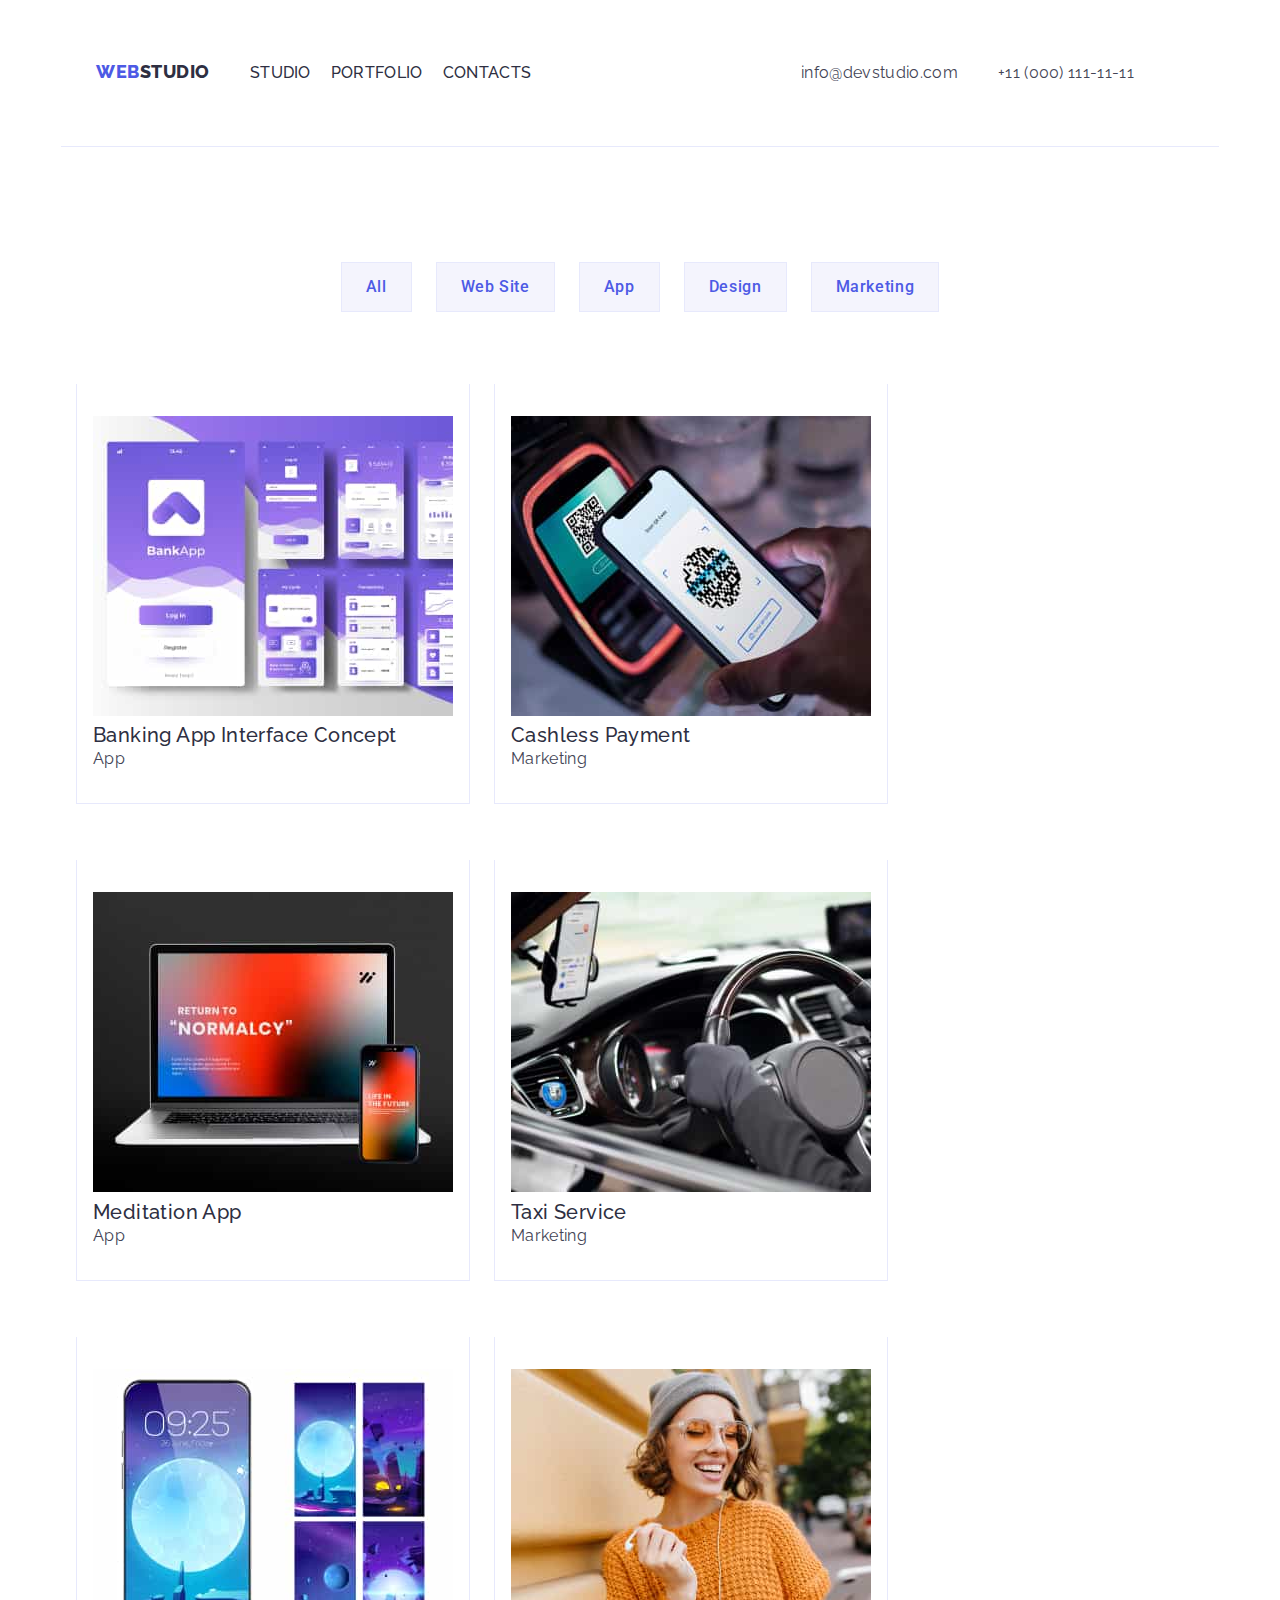
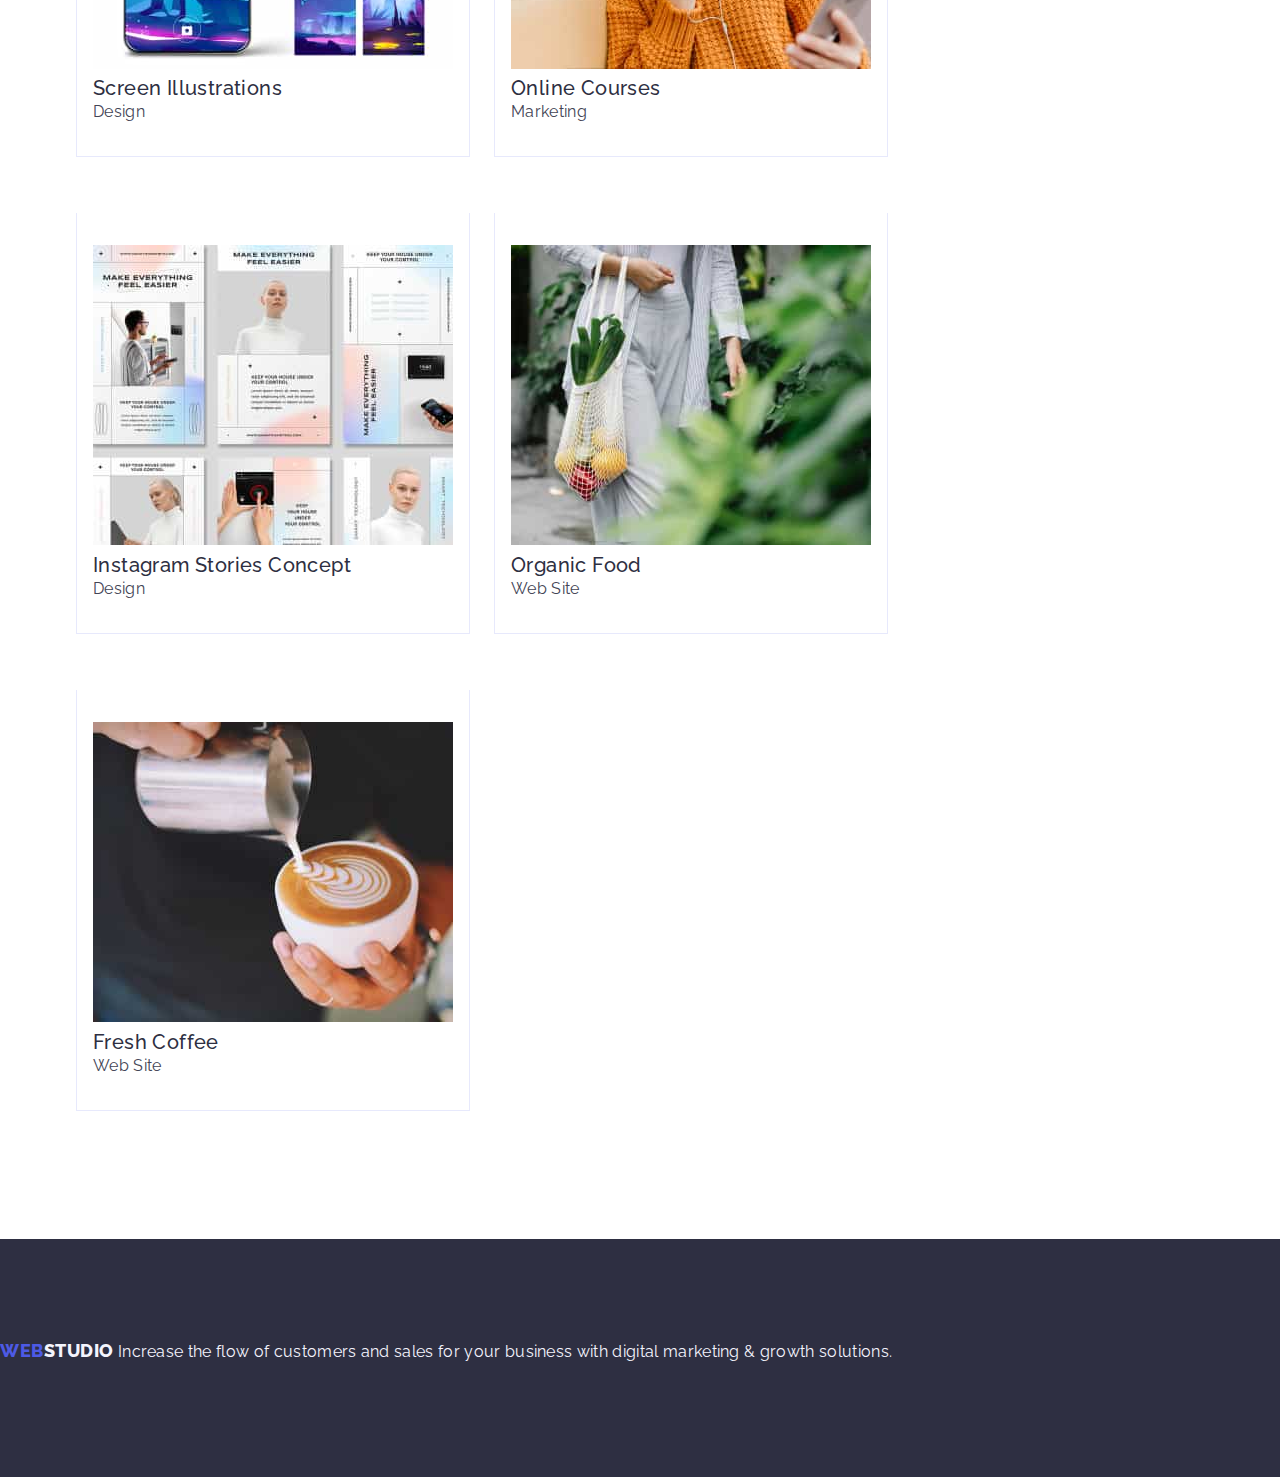
==== portfolio.html @ af339904 "Update portfolio.ktml" ====
<!DOCTYPE html>
<html lang="en">
<head>
    <meta charset="UTF-8">
    <meta name="viewport" content="width=device-width, initial-scale=1.0">
    
    <title>CSS</title>
    <link rel="preconnect" href="https://fonts.googleapis.com">
    <link rel="preconnect" href="https://fonts.gstatic.com" crossorigin>
    <link href="https://fonts.googleapis.com/css2?family=Raleway:wght@800&family=Roboto:wght@400;500;700;900&display=swap"
        rel="stylesheet"
        />
    <link href="https://cdn.jsdelivr.net/npm/modern-normalize@2.0.0/modern-normalize.min.css" rel="stylesheet">
    <link rel="stylesheet" href="./css/styles.css" />
    <!-- <link href="./css/modern-normalize.css" rel="stylesheet"> -->
    
</head>
<body>
    <header class="header-main-class">
        <div class="container nav-all-container">
            <nav class="nav logo-box">
                
                    <a class="logo link" href="./index.html">Web<span class="studio-highlight">Studio</span>
                    </a>
                
                <ul class="list">
                    <div class="menu-nav-box">
                        <li class="menu"><a class="link" href="./index.html">Studio</a></li>
                        <li class="menu"><a class="link" href="./portfolio.html">Portfolio</a></li>
                        <li class="menu"><a class="link" href="">Contacts</a></li>
                    </div>
                </ul>
            </nav>
            <address class="address">
                <ul class="list menu-address-box">
                    
                        <li class="contact"><a class="link" href="mailto:info@devstudio.com">info@devstudio.com</a></li>
                        <li class="contact"><a class="link" href="tel:+110001111111">+11 (000) 111-11-11</a></li>
                    
                </ul>
            </address>
        </div>  
    </header>
    
    <main>
        <section class="buttons-main list">
            <div class="container">
                <h1 class="visually-hidden">Fusce posuere ligula</h1>
                <ul class="list list-buttons">
                    <li><button class=buttons type="button">All</button></li>
                    <li><button class=buttons type="button">Web Site</button></li>
                    <li><button class=buttons type="button">App</button></li>
                    <li><button class=buttons type="button">Design</button></li>
                    <li><button class=buttons type="button">Marketing</button></li>
                </ul>

                <ul class="list buttons-link">
                    <li>
                        <a class="image link image-link">
                            <div class="name-cat-app-box">
                                <img src="./images/img_9.jpg" alt="bank app" width="360" height="300">
                                <h2 class="header-list">Banking App Interface Concept</h2>
                                <p class="paragraph">App</p>
                            </div>
                        </a>
                    </li>
                    <li>
                        <a class="image link image-link">
                            <div class="name-cat-app-box">
                                <img src="./images/img_10.jpg" alt="cashless payment mobilephone" width="360" height="300">
                                <h2 class="header-list">Cashless Payment</h2>
                                <p class="paragraph">Marketing</p>
                            </div>
                        </a>
                    </li>
                    <li>
                        <a class="image link image-link">
                            <div class="name-cat-app-box">
                                <img src="./images/img_11.jpg" alt="laptop" width="360" height="300">
                                <h2 class="header-list">Meditation App</h2>
                                <p class="paragraph">App</p>
                            </div>
                        </a>
                    </li>
                    <li>
                        <a class="image link image-link">
                            <div class="name-cat-app-box">
                                <img src="./images/img_12.jpg" alt="driving car" width="360" height="300">
                                <h2 class="header-list">Taxi Service</h2>
                                <p class="paragraph">Marketing</p>
                            </div>
                        </a>
                    </li>
                    <li>
                        <a class="image link image-link">
                            <div class="name-cat-app-box">
                                <img src="./images/img_13.jpg" alt="screen design" width="360" height="300">
                                <h2 class="header-list">Screen Illustrations</h2>
                                <p class="paragraph">Design</p>
                            </div>
                        </a>
                    </li>
                    <li>
                        <a class="image link image-link">
                            <div class="name-cat-app-box">
                                <img src="./images/img_14.jpg" alt="smiling woman wearing glasses" width="360" height="300">
                                <h2 class="header-list">Online Courses</h2>
                                <p class="paragraph">Marketing</p>
                            </div>
                        </a>
                    </li>
                    <li>
                        <a class="image link image-link">
                            <div class="name-cat-app-box">
                                <img src="./images/img_15.jpg" alt="screen design Concept" width="360" height="300">
                                <h2 class="header-list">Instagram Stories Concept</h2>
                                <p class="paragraph">Design</p>
                            </div>
                        </a>
                    </li>
                    <li>
                        <a class="image link image-link">
                            <div class="name-cat-app-box">
                                <img src="./images/img_16.jpg" alt="food in the bag" width="360" height="300">
                                <h2 class="header-list">Organic Food</h2>
                                <p class="paragraph">Web Site</p>
                            </div>
                        </a>
                    </li>
                    <li>
                        <a class="image link image-link">
                            <div class="name-cat-app-box">
                                <img src="./images/img_17.jpg" alt="pouring coffee" width="360" height="300">
                                <h2 class="header-list">Fresh Coffee</h2>
                                <p class="paragraph">Web Site</p>
                            </div>
                        </a>
                    </li>
                </ul>


            </div>
            
                
                         
            
        </section>

        </main>

        <footer class="page-footer">
            <a class="logo link" href="./index.html">
                Web<span style="color:#F4F4FD" class="studio-highlight">Studio</span>
            </a>
            <p class="footer-info">
                Increase the flow of customers and sales for your business with digital marketing & growth solutions.
            </p>
        </footer>
    
</body>
</html>
---- css/styles.css ----
*, *::before, *::after {
    box-sizing: border-box;
    padding: 0;
    margin: 0;
    font-family: 'Raleway', sans-serif;
}

:root {
    --iris-color: #4D5AE5;
    --ocean-color: #404BBF;
    --navyblue-color:#2E2F42;
    --green-color: #31D0AA;
    --slate-color: #434455;
    --light-slate-color: #8E8F99;
    --cornflower-color: #E7E9FC;
    --cloud-color: #F4F4FD;
    --navyblue-modal-color: #2E2F42;
    --grey-color: #2E2F42;
    --white-color: #FFFFFF;
    --dairy-color: #FCFCFC;   
    }

body {
    font-family: 'Roboto', sans-serif;
    color: var(--slate-color);
    line-height: 1.6;
    background-color: var(--white-color);
}

header {
    background-color: var(--white-color);
}

a {
    text-decoration: none;
}

/* klasa menu dla index.html */
.menu .link {
    color: var(--navyblue-color);
    font-weight: 500;
    font-size: 16px;
    line-height: 1.5;
    letter-spacing: 0.02em;
}

.menu .link:hover,
.menu .link:focus {
    color: var(--ocean-color);
}

.menu .link:active {
    color: var(--ocean-color);
}

/* tu skonczylam sprawdzac */
/* dodac address list slate na ocean */

.contact .link {
    color: var(--slate-color);
}
.contact .link:hover,
.contact .link:focus {
    color: var(--ocean-color);
}
.contact .link:active {
    color: var(--ocean-color);
}

.contact {
    font-size: 16px;
    line-height: 1.5;
    letter-spacing: 0.02em;
}

/* main section h1, przycisk Order Service na index.html przyciski w portfolio*/

.list-buttons {
    font-size: 56px;
    line-height: 1.07;
    text-align: center;
    letter-spacing: 0.02em;
    color: var(--white-color);
}

/* main section, przycisk Order Service na index.html 
/* class= "buttons" */
.button-index {
    font-family: inherit;
    list-style: none;
    font-family: "Roboto", sans-serif;
    font-weight: 500;
    font-size: 16px;
    line-height: 1.5;
    letter-spacing: 0.04em;
    color: var(--white-color);
    background-color: var(--iris-color);
}
.button-index:focus,
.button-index:hover {
    background-color: var(--ocean-color);
    cursor: pointer;
}

/* tło dla tekstu effective solutions w index.html */
.descriptions {
    background-color: var(--navyblue-color, #2e2f42);
}
.title {
    font-size: 56px;
    line-height: 1.07;
    text-align: center;
    letter-spacing: 0.02em;
    color: #FFFFFF;
}
/* przycisk order service dla index.html */

/* logo w nawigacji */
.logo {
    font-family: "Raleway", sans-serif;
    font-weight: 800;
    font-size: 18px;
    line-height: 1.17;
    letter-spacing: 0.03em;
    text-decoration: none;
    text-transform: uppercase;
    color: var(--iris-color);
    }

    /* logo dwukolorowe WEBSTUDIO */
.highlight {
     color: var(--iris-color);
}
.studio-highlight {
    color: var(--navyblue-color);
}

.list {
    list-style: none;
    font-style: normal;
}

.link {
    text-decoration: none;
}

.pointer {
    cursor: pointer;
}

.address {
    display: block;
    font-style: normal;
}

/* druga sekcja 'Solutions' */
.list features {
    list-style: none;
}
.highlight-element {
    font-family: "Roboto", sans-serif;
    font-weight: 500;
    font-size: 20px;
    line-height: 1.2;
    letter-spacing: 0.02em;
    text-decoration: none;
    color: var(--navyblue-color);
}
.akapit {
    font-family: "Roboto", sans-serif;
    font-weight: 400;
    font-size: 16px;
    line-height: 1.5;
    letter-spacing: 0.02em;
    text-decoration: none;
    color: var(--slate-color);
}
/* trzecia sekcja 'What we are doing'*/
.subtitle {
    font-size: 36px;
    line-height: 1.11;
    text-align: center;
    letter-spacing: 0.02em;
    text-transform: capitalize;
    text-decoration: none;
    color: var(--navyblue-color);
}

/* czwarta sekcja Our Team */
.people {
    background-color: var(--cloud-color);
}
.our-team {
    font-size: 36px;
    line-height: 1.11;
    text-align: center;
    letter-spacing: 0.02em;
    text-transform: capitalize;
    text-decoration: none;
    color: var(--navyblue-color);
}

.people-names {
    font-weight: 500;
    font-size: 20px;
    line-height: 1.2;
    letter-spacing: 0.02em;
    text-decoration: none;
    color: var(--navyblue-color);
}

.list-people {
    color: var(--slate-color);
    background-color: var(--white-color);
}
    
/* akapit dla tej sekcji wzięty z sekcji drugiej */

/* sekcja main dla portfolio.html */
.buttons {
    list-style: none;
    font-family: "Roboto", sans-serif;
    font-weight: 500;
    font-size: 16px;
    line-height: 1.5;
    letter-spacing: 0.04em;
 }
.buttons {
    color: var(--iris-color);
    background-color: var(--cloud-color);
}
.buttons:focus,
.buttons:hover {
    color: var(--white-color);
    background-color: var(--ocean-color);
    cursor: pointer;
    }

/* nie moze byc pusty naglowek dla portfolio.html*/
.visually-hidden {
    color: var(--white-color);
}

.list {
    list-style: none;
}

.header-list {
    font-weight: 500;
    font-size: 20px;
    line-height: 1.2;
    letter-spacing: 0.02em;
    color: #2e2f42;
}

.paragraph {
    font-size: 16px;
    line-height: 1.5;
    letter-spacing: 0.02em;
    color: var(--slate-color);
}

.link{
    text-decoration: none;
}

.page-footer {
    background-color:#2e2f42;
    .studio-highlight {
        color: #F4F4FD; }
    p {
        font-size: 16px;
        color: #F4F4FD;
    }
            }
.footer-info {
    line-height: 1.5;
    color: var(--cloud-color);
    letter-spacing: 0.02em;
}

/* nagłówek - dodwanie kontenerów*/
.container {
        width: 1158px;
        margin: 0 auto;
        padding: 0 15px 0 15px;
}

/* nawigacja dla Index i Portfolio*/
.nav-all-container {
    display: flex;
    justify-content: space-between;
    align-items: center;
    padding: 10px;
    border-bottom: 1px solid #E7E9FC;
    padding-left: 15px;
    padding-right: 15px;
}
/* Dla nav styl display: flex;
służący do ułożenia logo i menu w jednym wierszu; styl align-items: center;
służący do pionowego wyrównania nawigacji i kontaktów */
.nav {
    display: flex;
    justify-content: flex-start;
    align-items: baseline;
    background-color: var(--white-color);
    padding: 20px;
    border-color: var(--cornflower-color);
}

/* .header-main-class {
    border-bottom: 1px, solid, #E7E9FC;
    padding-left: 15px;
    padding-right: 15px;
} nie sczytuje tego wiec przerzucam do nav-all-container*/

.logo-box {
    margin-right: 76px;
}

/* lista menu glównego w nawigacji */
.menu-nav-box {
    display: flex;
    list-style: none;
    padding: 30px;
    margin-right: 40px;
}
.menu-address-box {
    list-style: none;
    display: flex;
    justify-content: center;
    align-content: center;
    padding: 30px;           
}
.contact {
    padding-right: 40px;
}
.menu {
    margin: 0 10px;
}
.menu a {
    text-decoration: none;
    color: #fff;
    text-transform: uppercase;
}

/* .address {
    display: flex;
    justify-content: space-between;
    margin-left: auto;
    background-color: var(--white-color);
    padding: 30px;
    height: 60px;
} */
/* .contact {
    display: flex;
    list-style: none;
    padding: 30px;
} */
/* sekcja pierwsza description Solutions */
.descriptions {
    padding-top: 188px;
    padding-bottom: 188px;
    align-items: center;
}
.title {
    display:inline;
    max-width: 496px;
    margin-bottom: 48px;
    height: 120px;
    top: 260px;
    left: 472px;
}
.button-index {
    display: block;
    justify-content: center;
    min-width: 169px;
    border: none;
    height: 56px;
    padding: 16px 32px 16px 32px;
    border-radius: 4px;
    margin-top: 48px;
}

/* druga sekcja Solutions */
.features-section {
    display: flex;
    padding-top: 120px;
    padding-bottom: 120px;
    gap: 24px;
}
.features-list {
    display: flex;
    margin-right: 24px;
    /* width: calc((100% - 72px)/4); */
}
.features-elements {
    width: calc((100% - 72px)/4);
}

.highlight-element {
    width: 264px;
    height: 24px;
    margin-bottom:8px;
    line-height: 24px;
    font-size: 20px;
}
.akapit {
    /* width: 264px;
    height: 24px;
    font-size: 16px; */
}

/* wzorzec .visually-hidden do ukrycia nagłówka (zbiór styli wykorzystywanych do pełnego ukrycia elementu)*/
.visually-hidden {
    position: absolute;
    width: 1px;
    height: 1px;
    margin: -1px;
    border: 0;
    padding: 0;
    white-space: nowrap;
    clip-path: inset(100%);
    clip: rect(0 0 0 0);
    overflow: hidden;
}
.features-elements {
    display: flex;
    flex-direction: column;
    margin-right: 24px;

}

.img {
    display: block;
}
/* trzecia sekcja images What are we doing */
.scope-section {
    display: flex;
    flex-direction: column;
    padding-bottom: 120px;
    margin-bottom: 10px;
}
/* tekst What are we doing */
.subtitle {
    display: flex;
    justify-content: center;
    padding: 10px;
    margin-bottom: 72px;
}

.image_container_all {
    display: flex;
    padding-bottom: 120px;
    margin-bottom: 120px;
    gap: 24px;
 }

/* czwarta sekcja our team */
.people {
    padding-bottom: 120px;
    padding-top: 120px;
}
.container-our-team {
    display: inline;
    height: 732px;
}
/* nagłówek h2 our team */
.our-team {
    text-align: center;
    /* justify-content: center; */
    margin-bottom: 72px;
    width: 162px;
    height: 40px;
}
/* cały box dla zdj nagłówka h3 i paragrafu */
.people-box {
    display: flex;
    justify-content: center;
    gap: 24px;
    width: calc((100%-48px)/3);
    /* width: calc((100% - 72px)/4); */
}
.list-people {
    width: 264px;
    height: 380px;
}
.names-positions-box {
    padding-top: 32px;
    padding-bottom: 32px;
    padding-left: 16px;
    padding-right: 16px;
    border-top-left-radius: 0px;
    border-top-right-radius: 0px;
    border-top-right-radius: 4px;
    border-bottom-left-radius: 4px;
}
.people-names {
    text-align: center;
    margin-bottom: 8px;
}
.positions {
    text-align: center;
}

/* footer */
.page-footer {
    padding-top: 100px;
    padding-bottom: 100px;
}
.footer-container {
    width: 264px;
    height: 112px;
}
.logo-footer-box {
    display: inline-block;
    margin-bottom: 16px;
 }
.logo {
    display: inline-block;
    margin-bottom: 16px;
    max-width: 264px;
}
.footer-info {
    display: inline-block;
}
/* strona Portfolio.html main */

.buttons-main {
    padding-top: 96px;
    padding-bottom: 120px;
}
/* display flex służy do ułożenia elementów listy poziomo w jednym rzędzie; justify-content: center służy do wyśrodkowania elementów potomnych listy; styl gap: 24px służy do określenia odstępów między punktami listy; styl margin-bottom: 72px,
który służy do określenia odstępu od listy */
.list-buttons {
    display: flex;
    justify-content: center;
    gap: 24px;
    margin-bottom: 72px;
}
.buttons {
    padding: 12px 24px;
    border: 1px solid #e7e9fc;
}
.buttons:focus,
.buttons:hover {
    border: 1px solid transparent;
    border-radius: 4px;
}
/* Jeszcze jedna lista wewn kontenera - styl flex-wrap: wrap;
służący do przenoszenia elementów listy do nowego wiersza,
jeśli nie ma wystarczająco dużo miejsca w poprzednim*/
.buttons-link {
    display:flex;
    flex-wrap: wrap;
    column-gap: 24px;
    row-gap: 48px;
}
/* Dla pierwszego punktu listy w klasie ustawiony jest styl width: calc((100% - 48px) / 3);
służący do określenia szerokości punktu listy (odejmujemy sumę odstępów między punktami od całkowitej szerokości ekranu i dzielimy to przez liczbę punktów listy w jednym wierszu) */
.name-cat-app-box {
    width: calc((100%-48px)/3);
    padding: 32px 16px;
    border: 1px solid #e7e9fc;
    border-top: none;
    margin-bottom: 8px;
}
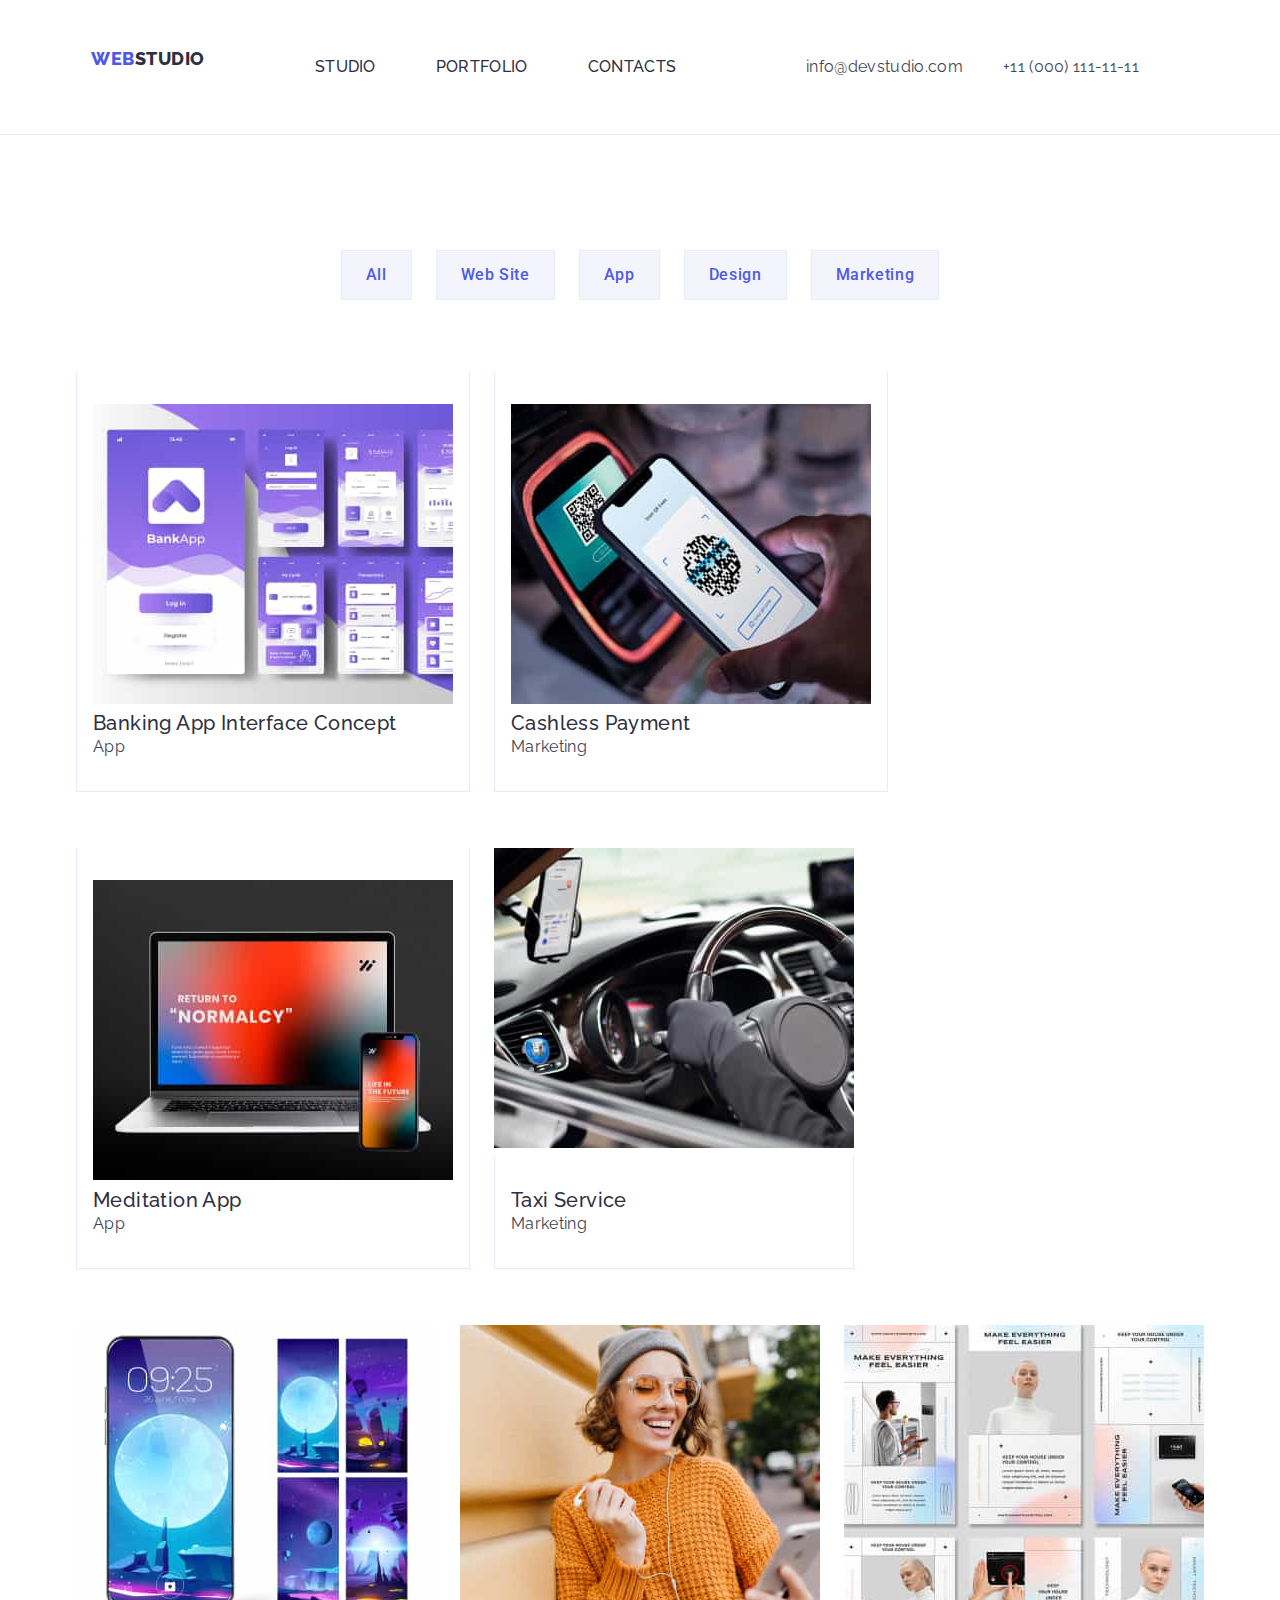
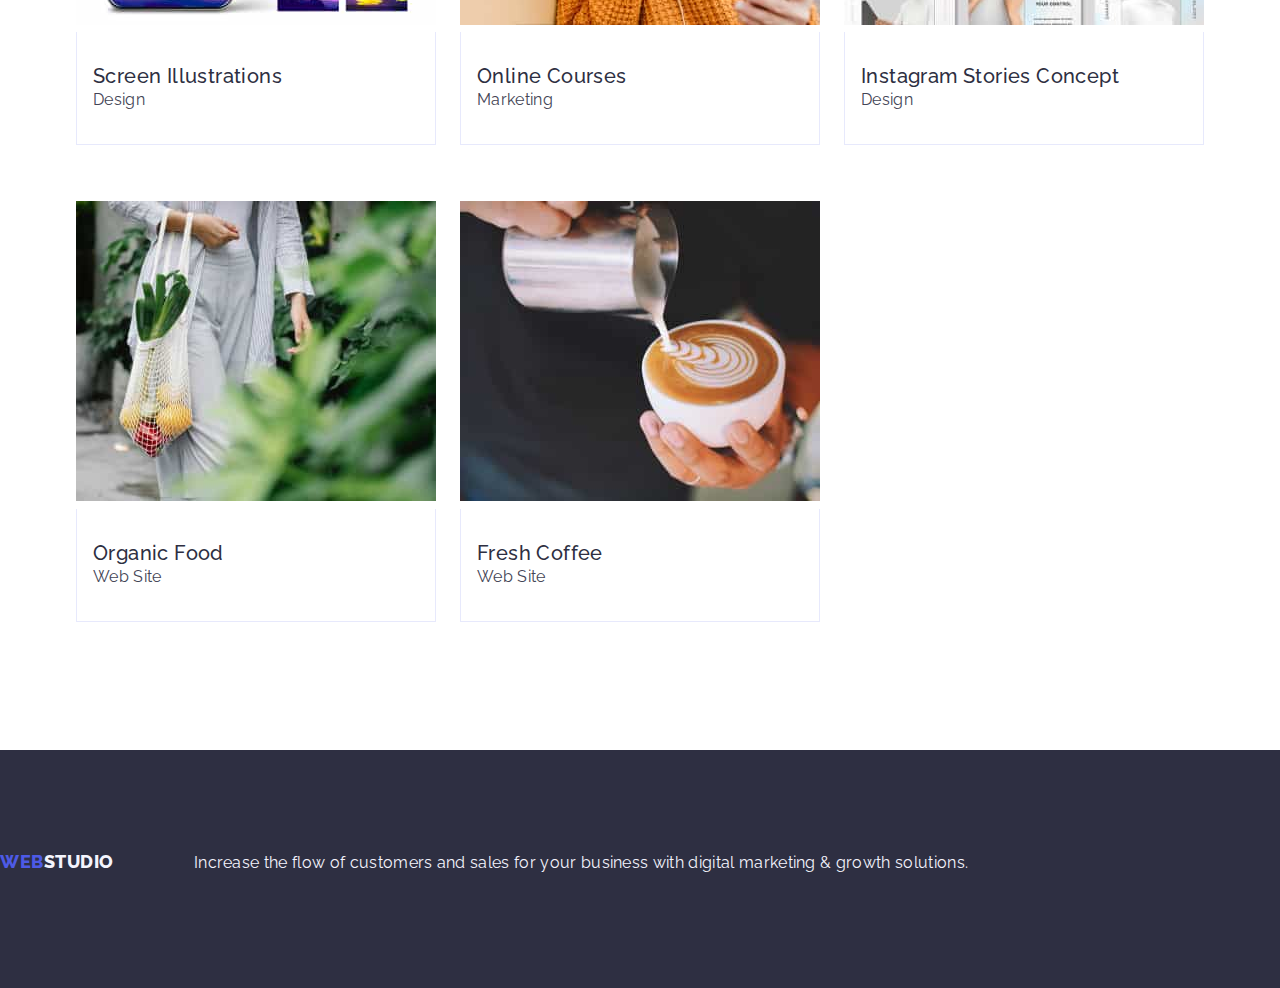
==== commit 0802ef1c: "Css updates portfolio page" ====
--- a/portfolio.html
+++ b/portfolio.html
@@ -55,7 +55,7 @@
                 </ul>
 
                 <ul class="list buttons-link">
-                    <li>
+                    <li class="list-link-buttons">
                         <a class="image link image-link">
                             <div class="name-cat-app-box">
                                 <img src="./images/img_9.jpg" alt="bank app" width="360" height="300">
@@ -64,7 +64,7 @@
                             </div>
                         </a>
                     </li>
-                    <li>
+                    <li class="list-link-buttons">
                         <a class="image link image-link">
                             <div class="name-cat-app-box">
                                 <img src="./images/img_10.jpg" alt="cashless payment mobilephone" width="360" height="300">
@@ -73,7 +73,7 @@
                             </div>
                         </a>
                     </li>
-                    <li>
+                    <li class="list-link-buttons">
                         <a class="image link image-link">
                             <div class="name-cat-app-box">
                                 <img src="./images/img_11.jpg" alt="laptop" width="360" height="300">
@@ -82,55 +82,57 @@
                             </div>
                         </a>
                     </li>
-                    <li>
+                    <li class="list-link-buttons">
                         <a class="image link image-link">
+                            <img src="./images/img_12.jpg" alt="driving car" width="360" height="300">
                             <div class="name-cat-app-box">
-                                <img src="./images/img_12.jpg" alt="driving car" width="360" height="300">
                                 <h2 class="header-list">Taxi Service</h2>
                                 <p class="paragraph">Marketing</p>
                             </div>
+                                
+                            
                         </a>
                     </li>
-                    <li>
+                    <li class="list-link-buttons">
                         <a class="image link image-link">
+                            <img src="./images/img_13.jpg" alt="screen design" width="360" height="300">
                             <div class="name-cat-app-box">
-                                <img src="./images/img_13.jpg" alt="screen design" width="360" height="300">
-                                <h2 class="header-list">Screen Illustrations</h2>
+                               <h2 class="header-list">Screen Illustrations</h2>
                                 <p class="paragraph">Design</p>
                             </div>
                         </a>
                     </li>
-                    <li>
+                    <li class="list-link-buttons">
                         <a class="image link image-link">
+                            <img src="./images/img_14.jpg" alt="smiling woman wearing glasses" width="360" height="300">
                             <div class="name-cat-app-box">
-                                <img src="./images/img_14.jpg" alt="smiling woman wearing glasses" width="360" height="300">
                                 <h2 class="header-list">Online Courses</h2>
                                 <p class="paragraph">Marketing</p>
                             </div>
                         </a>
                     </li>
-                    <li>
+                    <li class="list-link-buttons">
                         <a class="image link image-link">
+                            <img src="./images/img_15.jpg" alt="screen design Concept" width="360" height="300">
                             <div class="name-cat-app-box">
-                                <img src="./images/img_15.jpg" alt="screen design Concept" width="360" height="300">
                                 <h2 class="header-list">Instagram Stories Concept</h2>
                                 <p class="paragraph">Design</p>
                             </div>
                         </a>
                     </li>
-                    <li>
+                    <li class="list-link-buttons">
                         <a class="image link image-link">
+                            <img src="./images/img_16.jpg" alt="food in the bag" width="360" height="300">
                             <div class="name-cat-app-box">
-                                <img src="./images/img_16.jpg" alt="food in the bag" width="360" height="300">
                                 <h2 class="header-list">Organic Food</h2>
                                 <p class="paragraph">Web Site</p>
                             </div>
                         </a>
                     </li>
-                    <li>
+                    <li class="list-link-buttons">
                         <a class="image link image-link">
+                            <img src="./images/img_17.jpg" alt="pouring coffee" width="360" height="300">
                             <div class="name-cat-app-box">
-                                <img src="./images/img_17.jpg" alt="pouring coffee" width="360" height="300">
                                 <h2 class="header-list">Fresh Coffee</h2>
                                 <p class="paragraph">Web Site</p>
                             </div>
--- a/css/styles.css
+++ b/css/styles.css
@@ -174,6 +174,7 @@
     letter-spacing: 0.02em;
     text-decoration: none;
     color: var(--slate-color);
+    text-align: center;
 }
 /* trzecia sekcja 'What we are doing'*/
 .subtitle {
@@ -266,13 +267,17 @@
 
 .page-footer {
     background-color:#2e2f42;
-    .studio-highlight {
-        color: #F4F4FD; }
-    p {
+}
+    
+/* .studio-highlight {
+    color: #F4F4FD;
+} */
+
+.p {
         font-size: 16px;
         color: #F4F4FD;
-    }
-            }
+}
+
 .footer-info {
     line-height: 1.5;
     color: var(--cloud-color);
@@ -283,7 +288,8 @@
 .container {
         width: 1158px;
         margin: 0 auto;
-        padding: 0 15px 0 15px;
+        padding-left: 15px;
+        padding-right: 15px;
 }
 
 /* nawigacja dla Index i Portfolio*/
@@ -292,9 +298,6 @@
     justify-content: space-between;
     align-items: center;
     padding: 10px;
-    border-bottom: 1px solid #E7E9FC;
-    padding-left: 15px;
-    padding-right: 15px;
 }
 /* Dla nav styl display: flex;
 służący do ułożenia logo i menu w jednym wierszu; styl align-items: center;
@@ -302,29 +305,34 @@
 .nav {
     display: flex;
     justify-content: flex-start;
-    align-items: baseline;
+    align-items: center;
     background-color: var(--white-color);
     padding: 20px;
     border-color: var(--cornflower-color);
 }
 
-/* .header-main-class {
-    border-bottom: 1px, solid, #E7E9FC;
-    padding-left: 15px;
-    padding-right: 15px;
-} nie sczytuje tego wiec przerzucam do nav-all-container*/
-
+/* nie sczytuje tego wiec przerzucam do nav-all-container */
+.header-main-class {
+    border-bottom: 1px solid #E7E9FC;
+    padding-left:15px;
+    padding-right:15px;
+}
+
+.logo {
+    margin-right: 76px;
+}
+
+/* lista menu glównego w nawigacji */
 .logo-box {
-    margin-right: 76px;
-}
-
-/* lista menu glównego w nawigacji */
+    display: flex;
+    list-style: none;
+}
 .menu-nav-box {
     display: flex;
-    list-style: none;
-    padding: 30px;
-    margin-right: 40px;
-}
+    gap: 40px;
+    padding: 24px;
+}
+
 .menu-address-box {
     list-style: none;
     display: flex;
@@ -367,7 +375,7 @@
     display:inline;
     max-width: 496px;
     margin-bottom: 48px;
-    height: 120px;
+    /* height: 120px; */
     top: 260px;
     left: 472px;
 }
@@ -405,11 +413,11 @@
     line-height: 24px;
     font-size: 20px;
 }
-.akapit {
-    /* width: 264px;
+/* .akapit {
+    width: 264px;
     height: 24px;
-    font-size: 16px; */
-}
+    font-size: 16px;
+} */
 
 /* wzorzec .visually-hidden do ukrycia nagłówka (zbiór styli wykorzystywanych do pełnego ukrycia elementu)*/
 .visually-hidden {
@@ -458,20 +466,21 @@
 
 /* czwarta sekcja our team */
 .people {
+    width: 1440px;
+    height: 732px;
     padding-bottom: 120px;
     padding-top: 120px;
 }
 .container-our-team {
-    display: inline;
+    /* display: inline; */
+    display: block;
     height: 732px;
 }
 /* nagłówek h2 our team */
 .our-team {
     text-align: center;
-    /* justify-content: center; */
+    justify-content: center;
     margin-bottom: 72px;
-    width: 162px;
-    height: 40px;
 }
 /* cały box dla zdj nagłówka h3 i paragrafu */
 .people-box {
@@ -499,9 +508,9 @@
     text-align: center;
     margin-bottom: 8px;
 }
-.positions {
-    text-align: center;
-}
+/* .positions {
+    text-align: center;
+} */
 
 /* footer */
 .page-footer {
@@ -558,8 +567,10 @@
 }
 /* Dla pierwszego punktu listy w klasie ustawiony jest styl width: calc((100% - 48px) / 3);
 służący do określenia szerokości punktu listy (odejmujemy sumę odstępów między punktami od całkowitej szerokości ekranu i dzielimy to przez liczbę punktów listy w jednym wierszu) */
+.list-link-buttons {
+    width: calc((100%-48px)/3);
+}
 .name-cat-app-box {
-    width: calc((100%-48px)/3);
     padding: 32px 16px;
     border: 1px solid #e7e9fc;
     border-top: none;
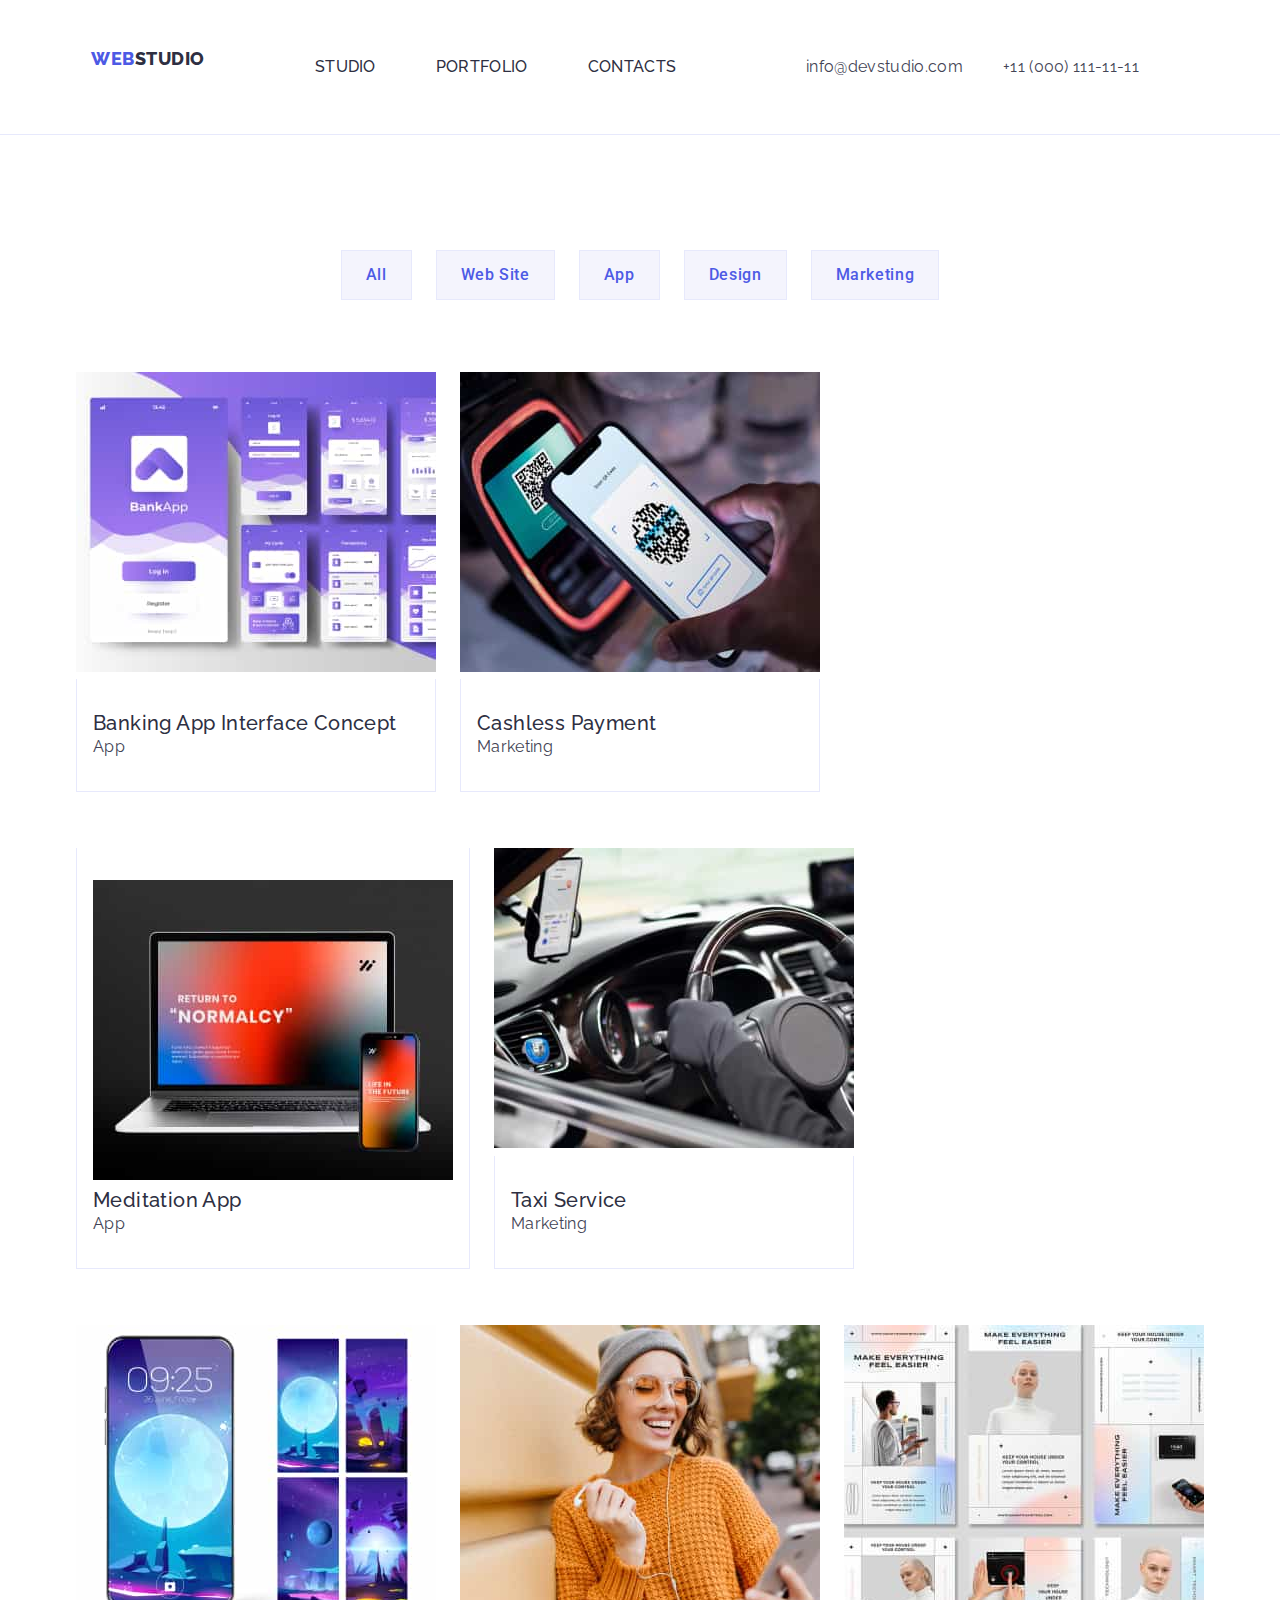
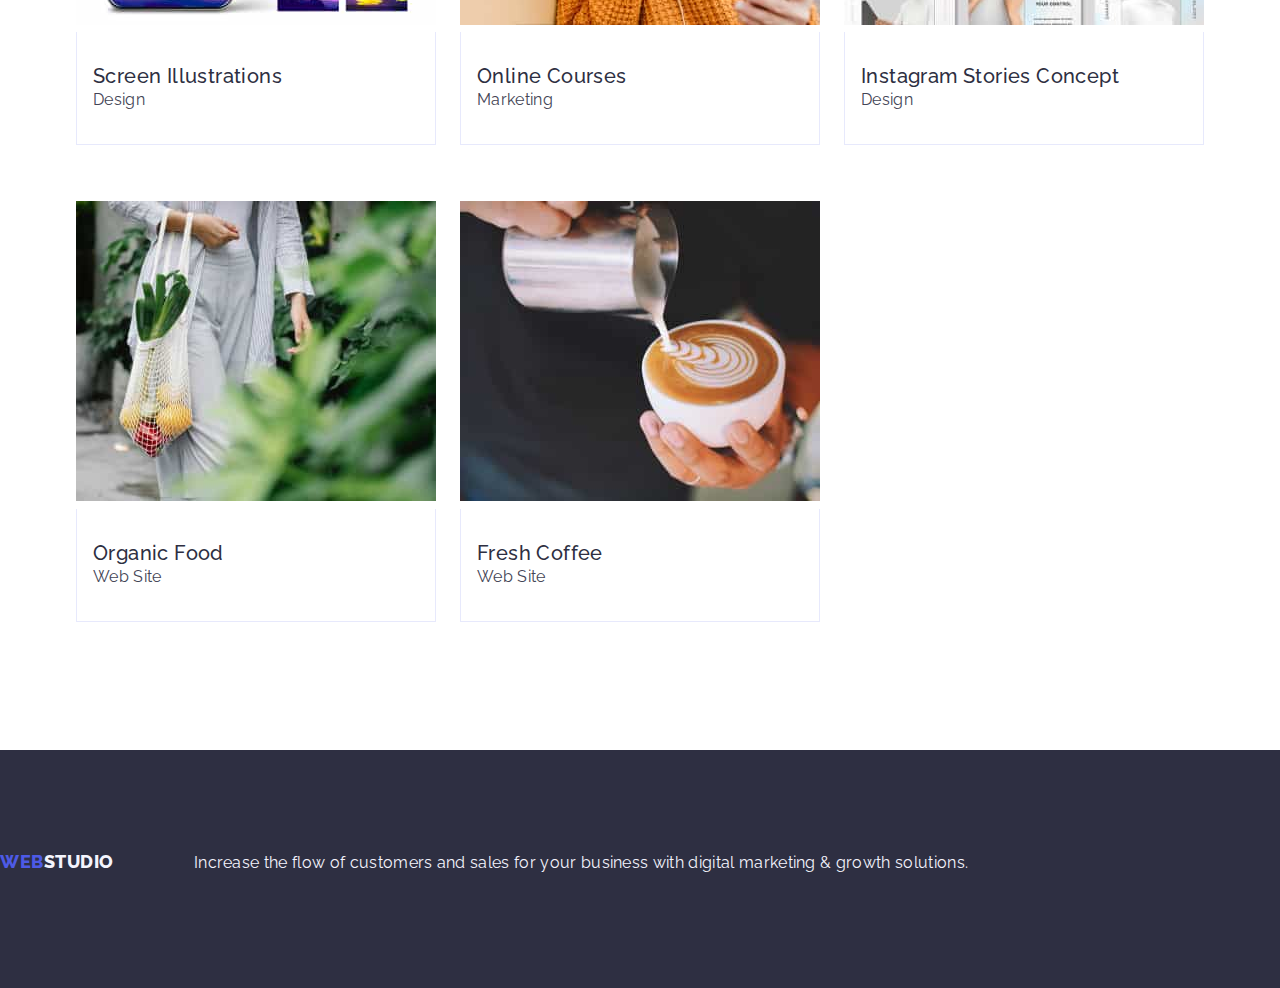
==== commit e84a9070: "Updates css portfolio" ====
--- a/portfolio.html
+++ b/portfolio.html
@@ -57,8 +57,8 @@
                 <ul class="list buttons-link">
                     <li class="list-link-buttons">
                         <a class="image link image-link">
+                            <img src="./images/img_9.jpg" alt="bank app" width="360" height="300">
                             <div class="name-cat-app-box">
-                                <img src="./images/img_9.jpg" alt="bank app" width="360" height="300">
                                 <h2 class="header-list">Banking App Interface Concept</h2>
                                 <p class="paragraph">App</p>
                             </div>
@@ -66,8 +66,8 @@
                     </li>
                     <li class="list-link-buttons">
                         <a class="image link image-link">
+                            <img src="./images/img_10.jpg" alt="cashless payment mobilephone" width="360" height="300">
                             <div class="name-cat-app-box">
-                                <img src="./images/img_10.jpg" alt="cashless payment mobilephone" width="360" height="300">
                                 <h2 class="header-list">Cashless Payment</h2>
                                 <p class="paragraph">Marketing</p>
                             </div>
--- a/css/styles.css
+++ b/css/styles.css
@@ -568,7 +568,7 @@
 /* Dla pierwszego punktu listy w klasie ustawiony jest styl width: calc((100% - 48px) / 3);
 służący do określenia szerokości punktu listy (odejmujemy sumę odstępów między punktami od całkowitej szerokości ekranu i dzielimy to przez liczbę punktów listy w jednym wierszu) */
 .list-link-buttons {
-    width: calc((100%-48px)/3);
+    width: calc((100%-48px)/3);      
 }
 .name-cat-app-box {
     padding: 32px 16px;
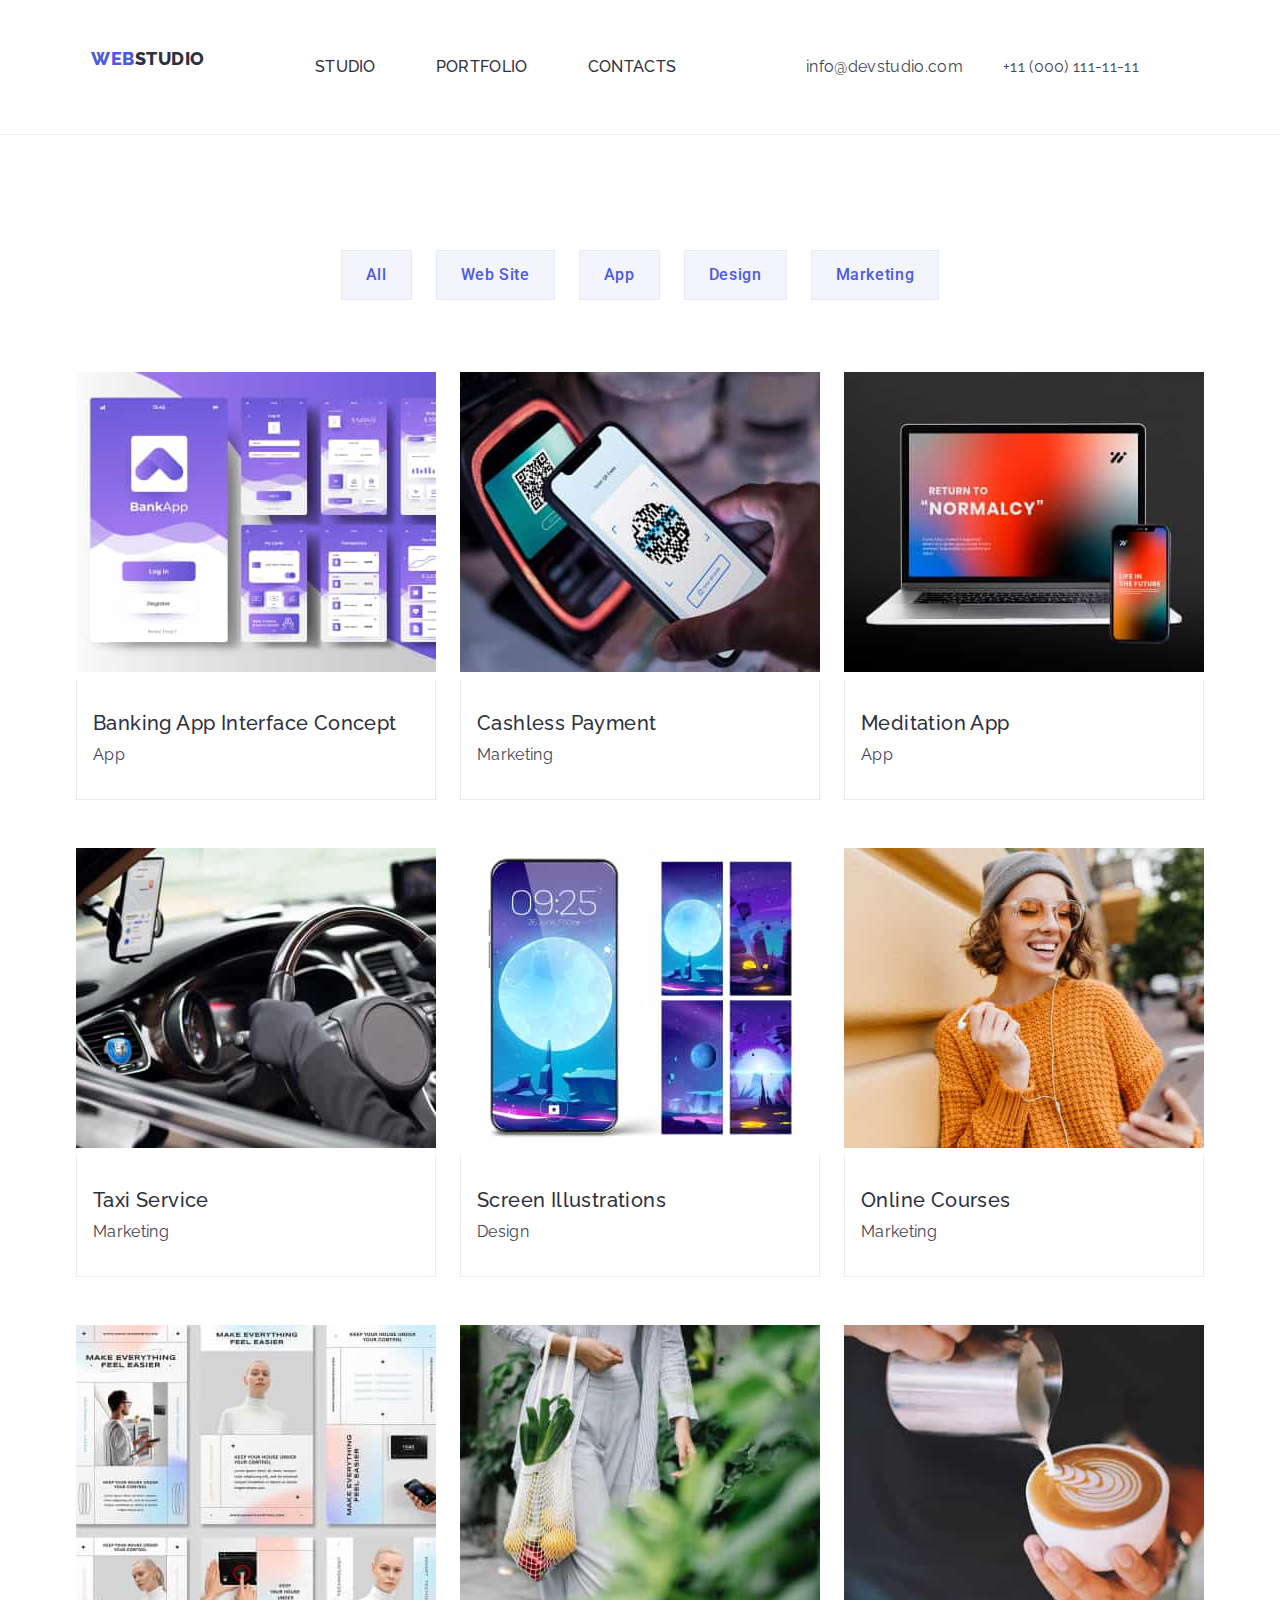
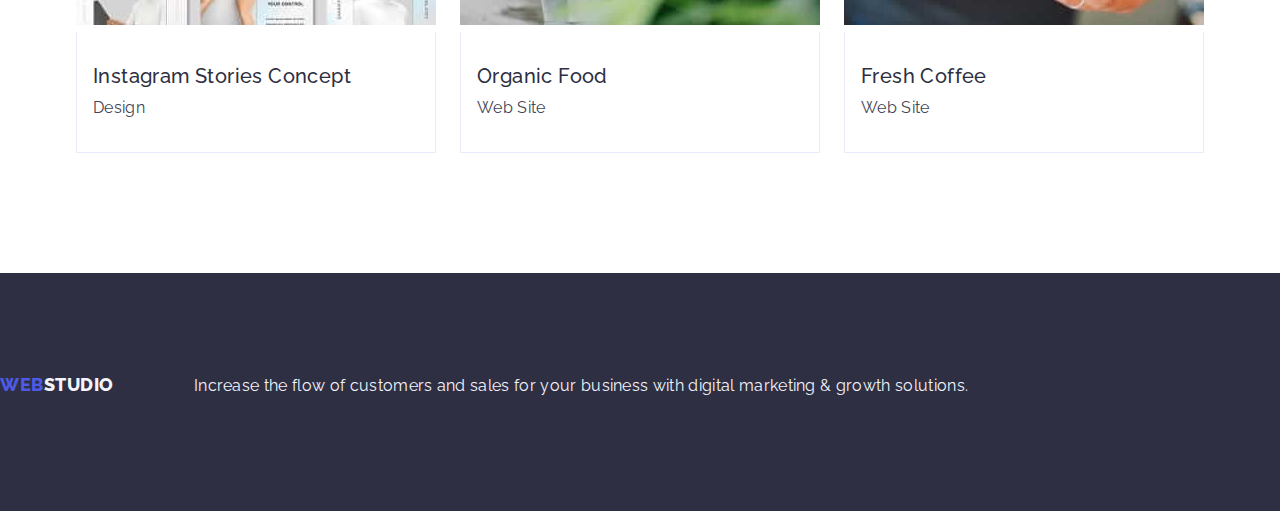
==== commit b1946b0f: "CSS updates" ====
--- a/portfolio.html
+++ b/portfolio.html
@@ -75,8 +75,8 @@
                     </li>
                     <li class="list-link-buttons">
                         <a class="image link image-link">
+                            <img src="./images/img_11.jpg" alt="laptop" width="360" height="300">
                             <div class="name-cat-app-box">
-                                <img src="./images/img_11.jpg" alt="laptop" width="360" height="300">
                                 <h2 class="header-list">Meditation App</h2>
                                 <p class="paragraph">App</p>
                             </div>
--- a/css/styles.css
+++ b/css/styles.css
@@ -574,5 +574,8 @@
     padding: 32px 16px;
     border: 1px solid #e7e9fc;
     border-top: none;
+}
+.header-list {
     margin-bottom: 8px;
 }
+
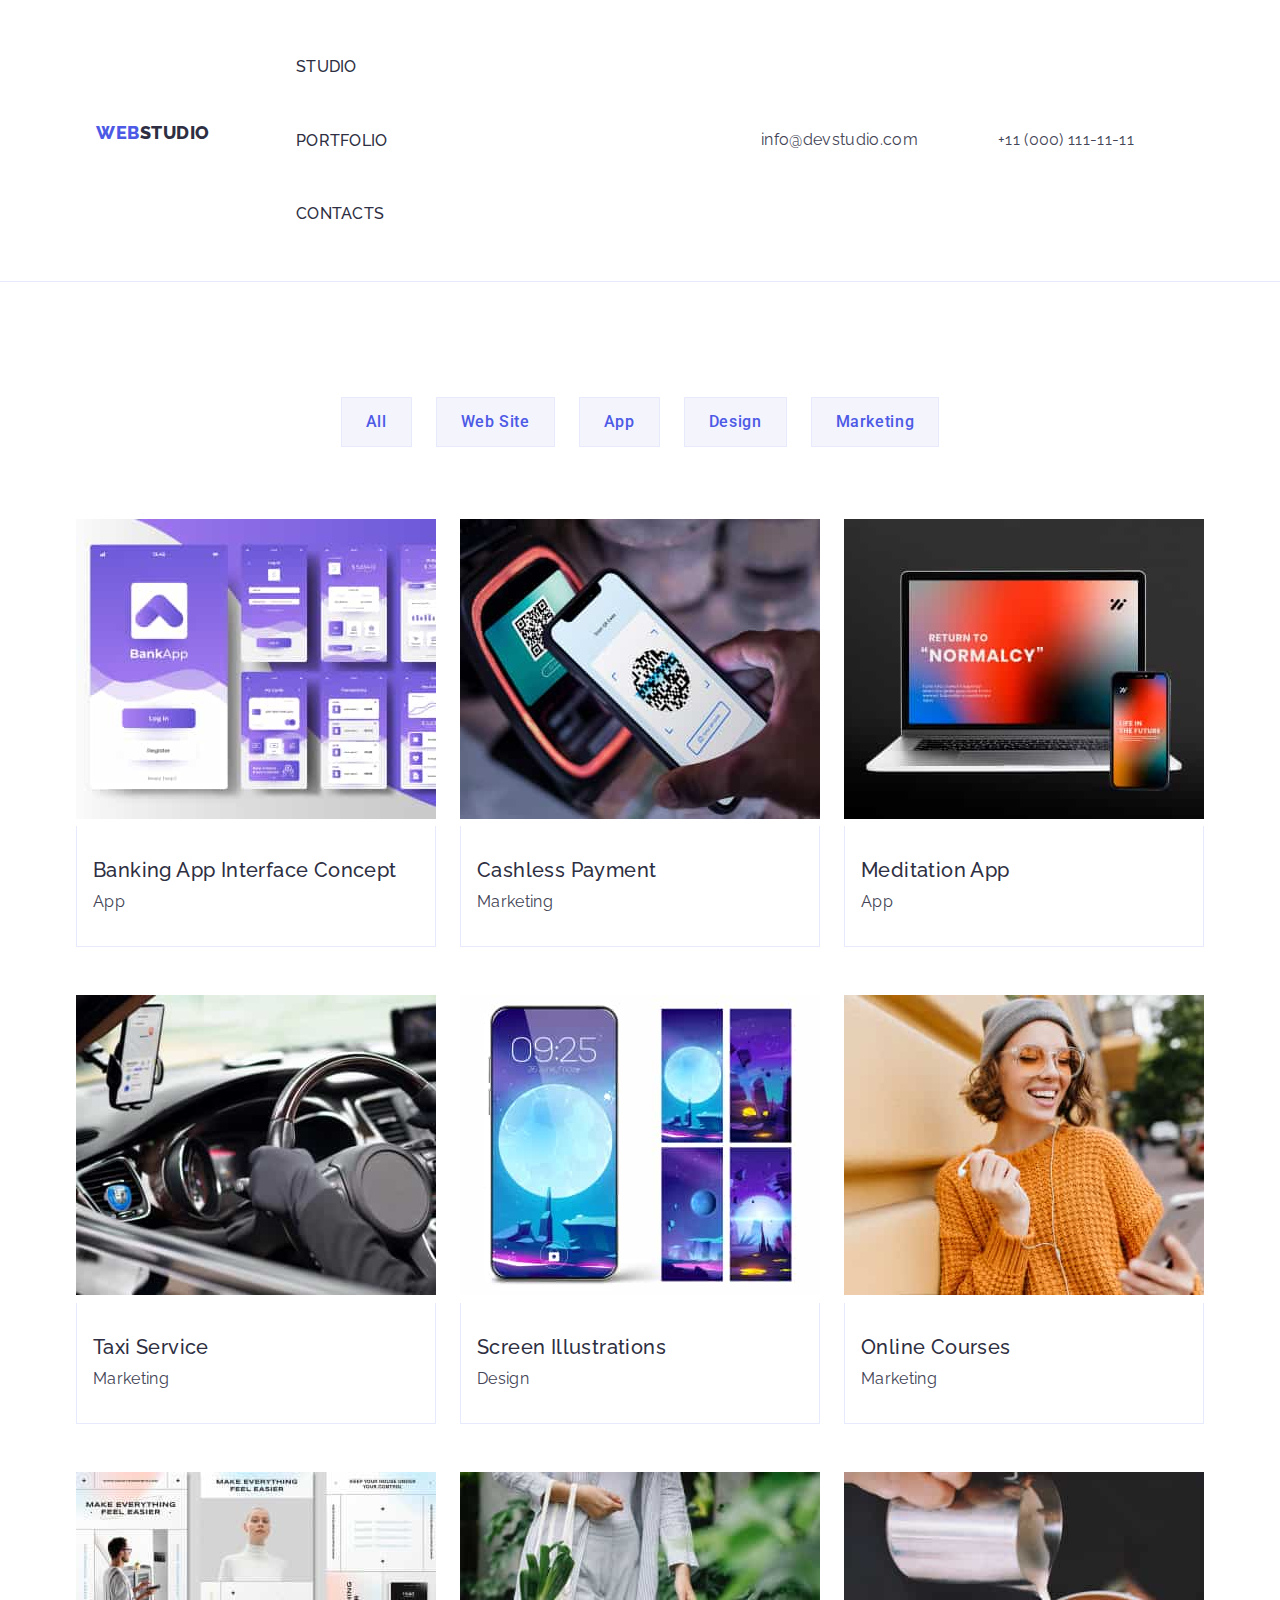
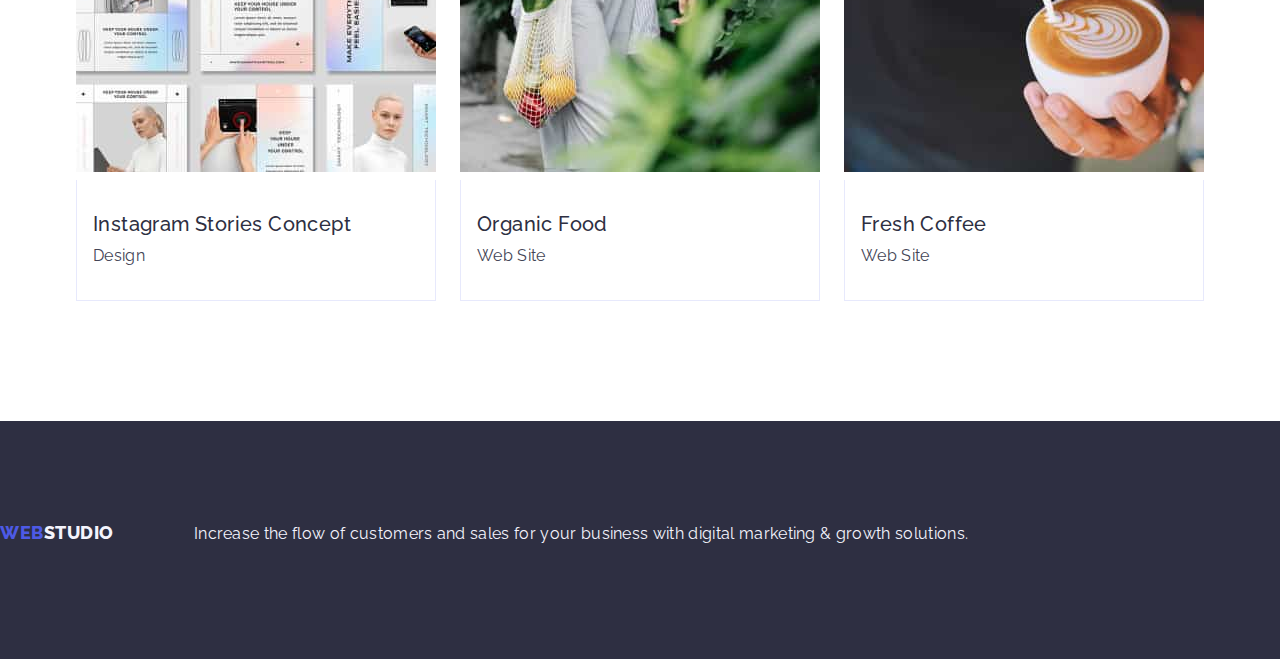
==== commit b154c3cd: "Updates CSS" ====
--- a/portfolio.html
+++ b/portfolio.html
@@ -19,17 +19,17 @@
     <header class="header-main-class">
         <div class="container nav-all-container">
             <nav class="nav logo-box">
-                
-                    <a class="logo link" href="./index.html">Web<span class="studio-highlight">Studio</span>
-                    </a>
-                
-                <ul class="list">
-                    <div class="menu-nav-box">
+                <a class="logo link" href="./index.html">Web<span class="studio-highlight">Studio</span>
+                </a>
+                <div class="menu-nav-box">
+                    <ul class="list">
                         <li class="menu"><a class="link" href="./index.html">Studio</a></li>
                         <li class="menu"><a class="link" href="./portfolio.html">Portfolio</a></li>
                         <li class="menu"><a class="link" href="">Contacts</a></li>
-                    </div>
-                </ul>
+                    </ul>
+                </div>
+                
+                    <!-- <div class="menu-nav-box"> -->   
             </nav>
             <address class="address">
                 <ul class="list menu-address-box">
--- a/css/styles.css
+++ b/css/styles.css
@@ -284,23 +284,31 @@
     letter-spacing: 0.02em;
 }
 
-/* nagłówek - dodwanie kontenerów*/
-.container {
-        width: 1158px;
-        margin: 0 auto;
-        padding-left: 15px;
-        padding-right: 15px;
-}
+/* nagłówek - dodwanie kontenerów lekcja 3*/
 
 /* nawigacja dla Index i Portfolio*/
+/* Dla headera przypisane są klasy */
+.header-main-class {
+    border-bottom: 1px solid #E7E9FC;
+    /* padding-left: 15px;
+    padding-right: 15px; */
+}
+/* Wewnątrz headera znajduje się div - kontener zawierający wszystkie pozostałe elementy headera */
 .nav-all-container {
     display: flex;
     justify-content: space-between;
     align-items: center;
     padding: 10px;
 }
-/* Dla nav styl display: flex;
-służący do ułożenia logo i menu w jednym wierszu; styl align-items: center;
+/* Dla kontenera przypisana jest dodatkowa domyślna klasa container,która służy do standaryzacji rozmiarów treści */
+.container {
+    width: 1158px;
+    margin: 0 auto;
+    padding-left: 15px;
+    padding-right: 15px;
+}
+/* Wewnątrz headera znajduje się nav */
+/* Dla nav styl display: flex;służący do ułożenia logo i menu w jednym wierszu; styl align-items: center;
 służący do pionowego wyrównania nawigacji i kontaktów */
 .nav {
     display: flex;
@@ -310,35 +318,33 @@
     padding: 20px;
     border-color: var(--cornflower-color);
 }
-
-/* nie sczytuje tego wiec przerzucam do nav-all-container */
-.header-main-class {
-    border-bottom: 1px solid #E7E9FC;
-    padding-left:15px;
-    padding-right:15px;
-}
-
+/* Wewnątrz nawigacji znajduje się logo */
 .logo {
     margin-right: 76px;
 }
-
+/* Wewnątrz nawigacji znajduje się menu "menu-nav-box" */
+.menu-nav-box {
+    display: flex;
+    gap: 40px;
+    
+}
+/* Dla linku znajdującego się w pierwszym punkcie menu */
+.menu {
+    padding: 24px 0;
+}
 /* lista menu glównego w nawigacji */
-.logo-box {
-    display: flex;
-    list-style: none;
-}
-.menu-nav-box {
-    display: flex;
-    gap: 40px;
-    padding: 24px;
-}
-
+/* .logo-box {
+    display: flex;
+    list-style: none;
+} */
+/* Wewnątrz znacznika address znajduje się lista */
 .menu-address-box {
     list-style: none;
     display: flex;
     justify-content: center;
     align-content: center;
-    padding: 30px;           
+    padding: 30px;
+    gap: 40px;
 }
 .contact {
     padding-right: 40px;
@@ -388,6 +394,7 @@
     padding: 16px 32px 16px 32px;
     border-radius: 4px;
     margin-top: 48px;
+    cursor: pointer;
 }
 
 /* druga sekcja Solutions */
@@ -395,23 +402,24 @@
     display: flex;
     padding-top: 120px;
     padding-bottom: 120px;
+}
+.features-list {
+    display: flex;
     gap: 24px;
-}
-.features-list {
-    display: flex;
-    margin-right: 24px;
+    /* margin-right: 24px; */
     /* width: calc((100% - 72px)/4); */
 }
+/* Dla pierwszego punktu listy w klasie ustawiony jest styl width: calc((100% - 72px) / 4); służący do określenia szerokości punktu listy (odejmujemy sumę odstępów między punktami od całkowitej szerokości ekranu i dzielimy to przez liczbę punktów listy) (można również użyć width calc((100% - 3 * 24px) / 4) lub flex-basis: calc((100% - 3 * 24px) / 4), lub flex-basis: calc((100% - 72px) / 4)) */
 .features-elements {
-    width: calc((100% - 72px)/4);
-}
-
+    flex-basis: calc((100% - 72px) / 4);
+}
+/* nagłówek h3 np.Strategy */
 .highlight-element {
-    width: 264px;
-    height: 24px;
+    /* width: 264px;
+    height: 24px; */
     margin-bottom:8px;
-    line-height: 24px;
-    font-size: 20px;
+    /* line-height: 24px;
+    font-size: 20px; */
 }
 /* .akapit {
     width: 264px;
@@ -447,22 +455,29 @@
     display: flex;
     flex-direction: column;
     padding-bottom: 120px;
-    margin-bottom: 10px;
-}
-/* tekst What are we doing */
+    /* margin-bottom: 10px; */
+}
+/* nagłówek h2 What are we doing */
 .subtitle {
     display: flex;
     justify-content: center;
     padding: 10px;
     margin-bottom: 72px;
 }
-
-.image_container_all {
-    display: flex;
-    padding-bottom: 120px;
-    margin-bottom: 120px;
+/* Dla listy w klasie ustawiony jest styl display: flex;
+służący do ułożenia elementów listy poziomo w rzędzie */
+.image-container-all {
+    display: flex;
+    /* padding-bottom: 120px;
+    margin-bottom: 120px; */
     gap: 24px;
  }
+/* Dla pierwszego punktu listy przypisane są klasy o długości co najmniej 3 znaków,składające się z małych liter alfabetu łacińskiego i mogące zawierać myślnik lub podkreślnik */
+/* Dla pierwszego punktu listy w klasie ustawiony jest styl width: calc((100% - 48px) / 3);
+służący do określenia szerokości punktu listy (odejmujemy sumę odstępów między punktami od całkowitej szerokości ekranu i dzielimy to przez liczbę punktów listy) (można użyć width: calc((100% - 3 * 16px) / 3) lub flex-basis: calc((100% - 48px) / 3), lub flex-basis: calc((100% - 3 * 16px) / 3)) */
+.image-container {
+    width: calc((100% - 48px)/3);
+}
 
 /* czwarta sekcja our team */
 .people {
@@ -487,30 +502,33 @@
     display: flex;
     justify-content: center;
     gap: 24px;
-    width: calc((100%-48px)/3);
-    /* width: calc((100% - 72px)/4); */
-}
+}
+/* Dla pierwszego punktu listy */
 .list-people {
     width: 264px;
     height: 380px;
-}
+    width: calc((100% - 72px)/4);
+    border-top-left-radius: 0px;
+    border-top-right-radius: 0px;
+    border-top-right-radius: 4px;
+    border-bottom-left-radius: 4px;
+}
+/* W pierwszym punkcie listy znajduje się div,który służy jako kontener dla imienia pracownika i nazwy jego stanowiska */
 .names-positions-box {
     padding-top: 32px;
     padding-bottom: 32px;
     padding-left: 16px;
     padding-right: 16px;
-    border-top-left-radius: 0px;
-    border-top-right-radius: 0px;
-    border-top-right-radius: 4px;
-    border-bottom-left-radius: 4px;
-}
+}
+/* nagłówek h3 imie i nazwisko */
 .people-names {
     text-align: center;
     margin-bottom: 8px;
 }
-/* .positions {
-    text-align: center;
-} */
+/* W kontenerze drugim elementem jest akapit p */
+.position {
+    text-align: center;
+}
 
 /* footer */
 .page-footer {
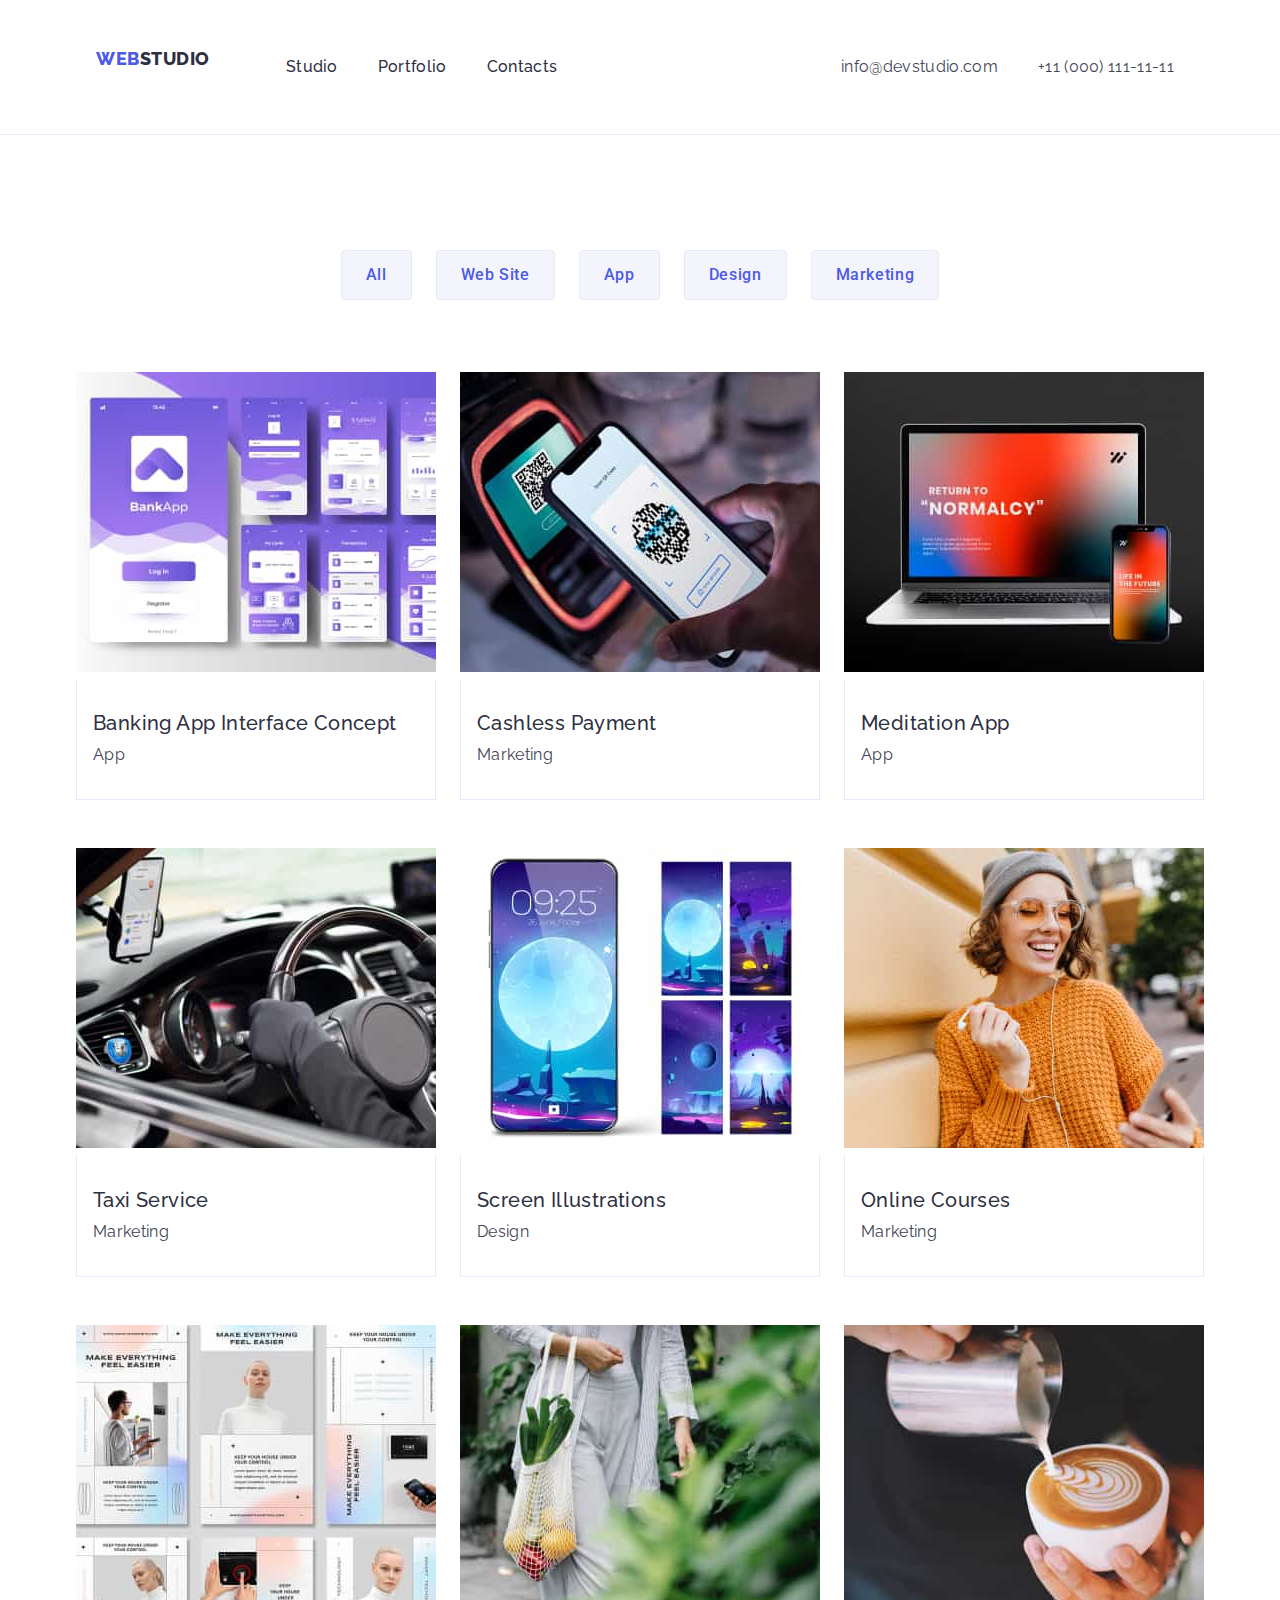
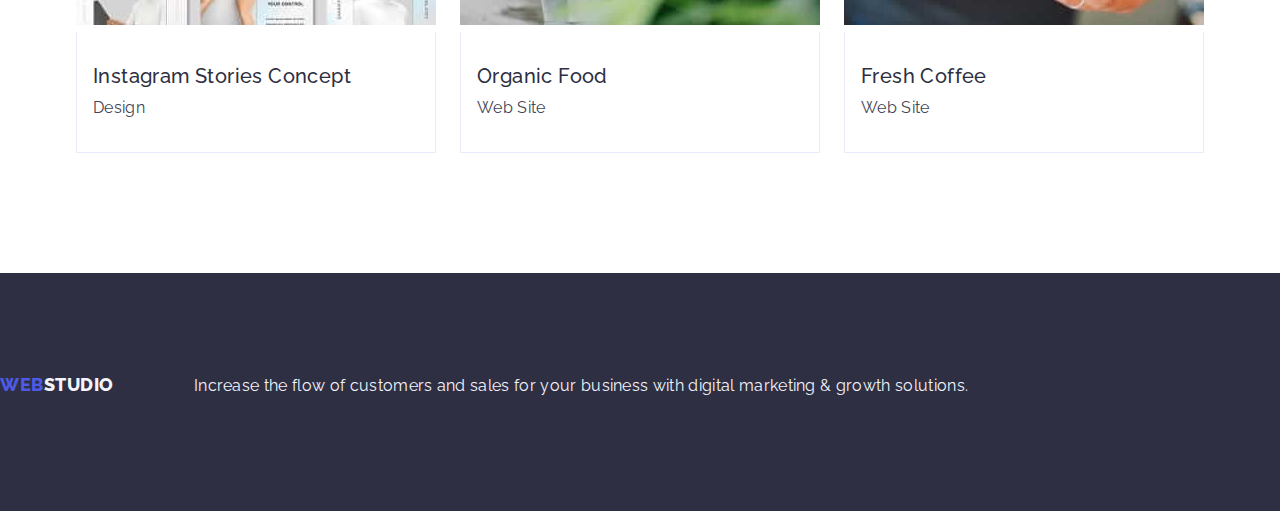
==== commit bd96632d: "Update CSS" ====
--- a/portfolio.html
+++ b/portfolio.html
@@ -21,13 +21,13 @@
             <nav class="nav logo-box">
                 <a class="logo link" href="./index.html">Web<span class="studio-highlight">Studio</span>
                 </a>
-                <div class="menu-nav-box">
-                    <ul class="list">
-                        <li class="menu"><a class="link" href="./index.html">Studio</a></li>
-                        <li class="menu"><a class="link" href="./portfolio.html">Portfolio</a></li>
-                        <li class="menu"><a class="link" href="">Contacts</a></li>
-                    </ul>
-                </div>
+                <!-- <div class="menu-nav-box"> -->
+                <ul class="list menu-nav-box">
+                    <li class="menu"><a class="link" href="./index.html">Studio</a></li>
+                    <li class="menu"><a class="link" href="./portfolio.html">Portfolio</a></li>
+                    <li class="menu"><a class="link" href="">Contacts</a></li>
+                </ul>
+                <!-- </div> -->
                 
                     <!-- <div class="menu-nav-box"> -->   
             </nav>
--- a/css/styles.css
+++ b/css/styles.css
@@ -326,18 +326,13 @@
 .menu-nav-box {
     display: flex;
     gap: 40px;
-    
 }
 /* Dla linku znajdującego się w pierwszym punkcie menu */
 .menu {
     padding: 24px 0;
 }
-/* lista menu glównego w nawigacji */
-/* .logo-box {
-    display: flex;
-    list-style: none;
-} */
-/* Wewnątrz znacznika address znajduje się lista */
+/* Wewnątrz znacznika address znajduje się lista,
+dla której przypisane są klasy */
 .menu-address-box {
     list-style: none;
     display: flex;
@@ -346,31 +341,7 @@
     padding: 30px;
     gap: 40px;
 }
-.contact {
-    padding-right: 40px;
-}
-.menu {
-    margin: 0 10px;
-}
-.menu a {
-    text-decoration: none;
-    color: #fff;
-    text-transform: uppercase;
-}
-
-/* .address {
-    display: flex;
-    justify-content: space-between;
-    margin-left: auto;
-    background-color: var(--white-color);
-    padding: 30px;
-    height: 60px;
-} */
-/* .contact {
-    display: flex;
-    list-style: none;
-    padding: 30px;
-} */
+
 /* sekcja pierwsza description Solutions */
 .descriptions {
     padding-top: 188px;
@@ -553,10 +524,13 @@
 }
 /* strona Portfolio.html main */
 
+/* Wewnątrz znacznika main znajduje się sekcja utworzona za pomocą znacznika section */
 .buttons-main {
     padding-top: 96px;
     padding-bottom: 120px;
 }
+/* Cała treść sekcji jest umieszczona w kontenerze utworzonym przy użyciu znacznika div. Dla tego div przypisana jest domyślna klasa container. Wewnątrz kontenera znajduje się lista */
+
 /* display flex służy do ułożenia elementów listy poziomo w jednym rzędzie; justify-content: center służy do wyśrodkowania elementów potomnych listy; styl gap: 24px służy do określenia odstępów między punktami listy; styl margin-bottom: 72px,
 który służy do określenia odstępu od listy */
 .list-buttons {
@@ -565,34 +539,36 @@
     gap: 24px;
     margin-bottom: 72px;
 }
+/* W pierwszym punkcie listy znajduje się przycisk */
 .buttons {
     padding: 12px 24px;
     border: 1px solid #e7e9fc;
+    border-radius: 4px;
 }
 .buttons:focus,
 .buttons:hover {
     border: 1px solid transparent;
     border-radius: 4px;
 }
-/* Jeszcze jedna lista wewn kontenera - styl flex-wrap: wrap;
-służący do przenoszenia elementów listy do nowego wiersza,
-jeśli nie ma wystarczająco dużo miejsca w poprzednim*/
+/* Jeszcze jedna lista wewnątrz kontenera - zdjęcia - styl flex-wrap: wrap;służący do przenoszenia elementów listy do nowego wiersza, jeśli nie ma wystarczająco dużo miejsca w poprzednim*/
 .buttons-link {
     display:flex;
     flex-wrap: wrap;
     column-gap: 24px;
     row-gap: 48px;
 }
-/* Dla pierwszego punktu listy w klasie ustawiony jest styl width: calc((100% - 48px) / 3);
-służący do określenia szerokości punktu listy (odejmujemy sumę odstępów między punktami od całkowitej szerokości ekranu i dzielimy to przez liczbę punktów listy w jednym wierszu) */
+/* Dla pierwszego punktu listy w klasie ustawiony jest styl width: calc((100% - 48px) / 3);służący do określenia szerokości punktu listy (odejmujemy sumę odstępów między punktami od całkowitej szerokości ekranu i dzielimy to przez liczbę punktów listy w jednym wierszu) */
 .list-link-buttons {
     width: calc((100%-48px)/3);      
 }
+/* Wewnątrz pierwszego punktu listy znajduje się link. W linku znajduje się kontener dla nazwy i kategorii aplikacji,
+który jest utworzony za pomocą znacznika div*/
 .name-cat-app-box {
     padding: 32px 16px;
     border: 1px solid #e7e9fc;
     border-top: none;
 }
+/* Dla nagłówka w klasie ustawiony jest styl margin-bottom: 8px,który służy do określenia odstępu między akapitem a nagłówkiem */
 .header-list {
     margin-bottom: 8px;
 }
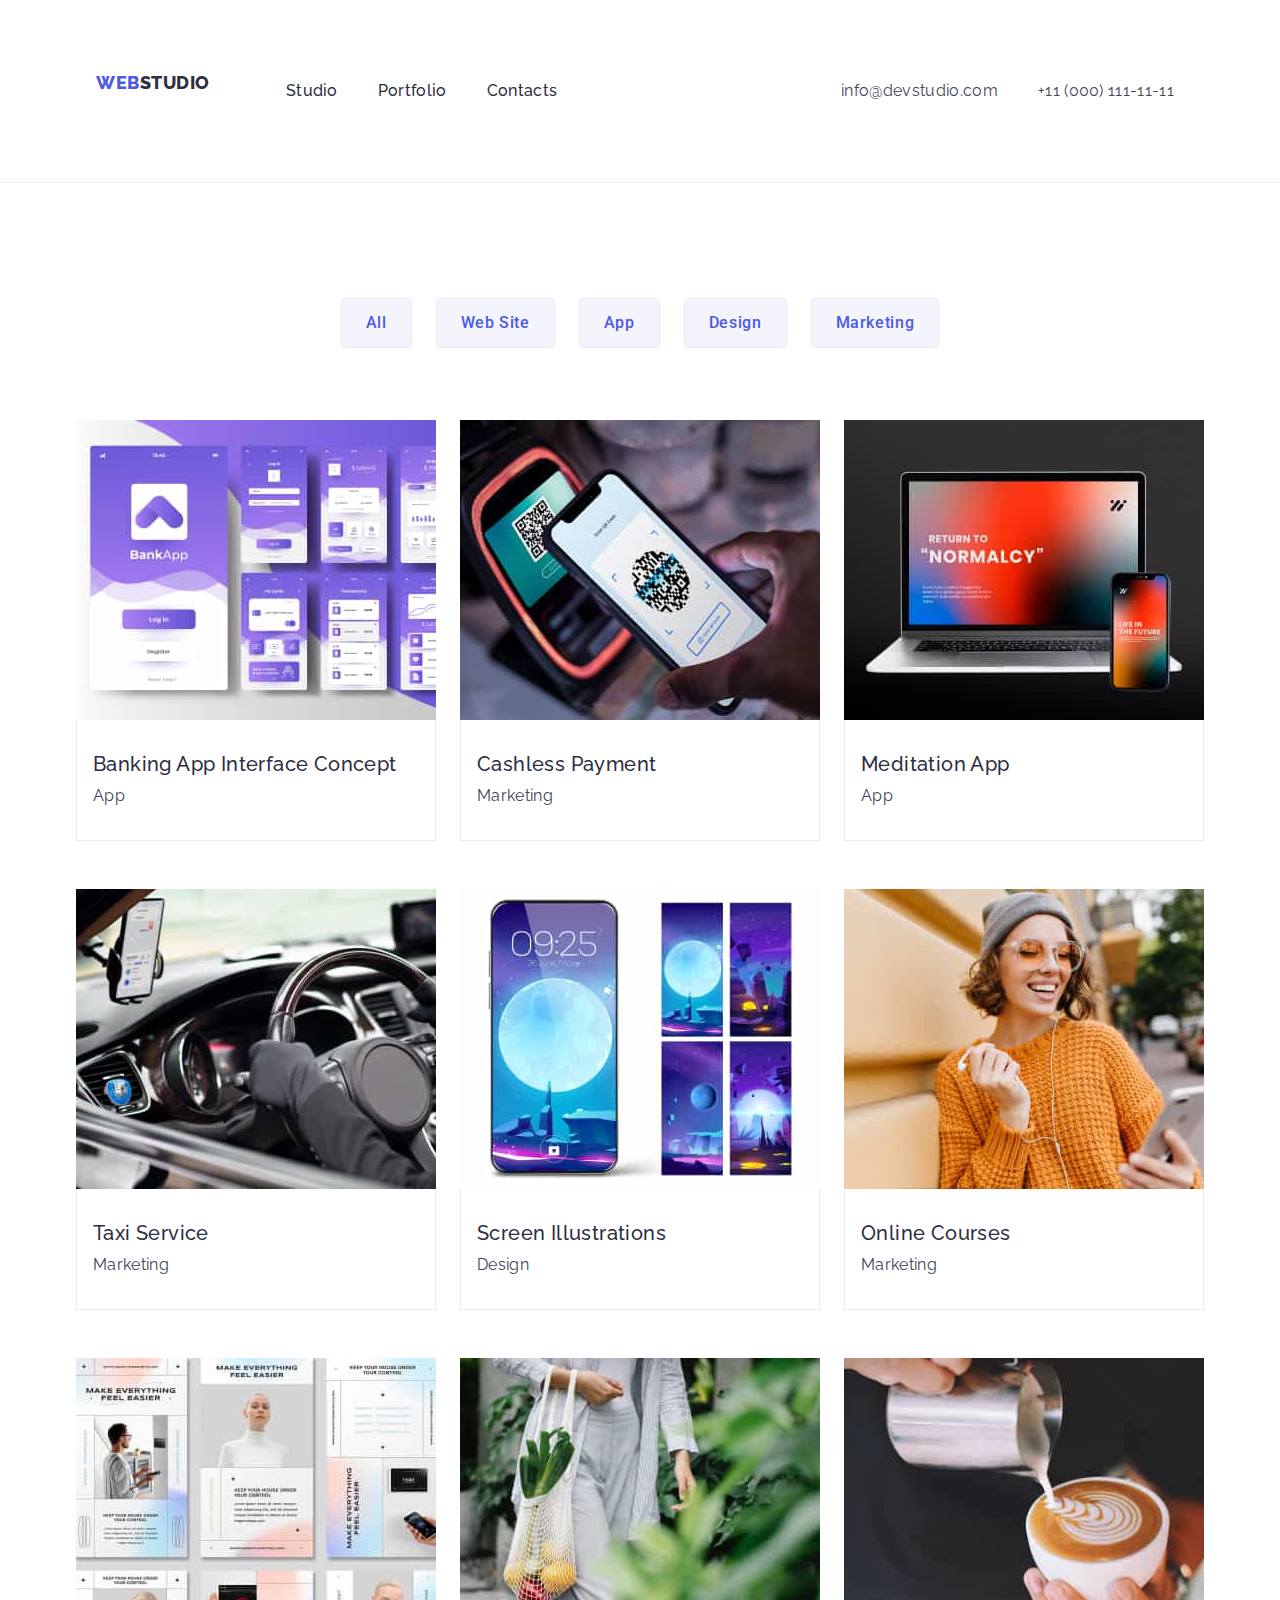
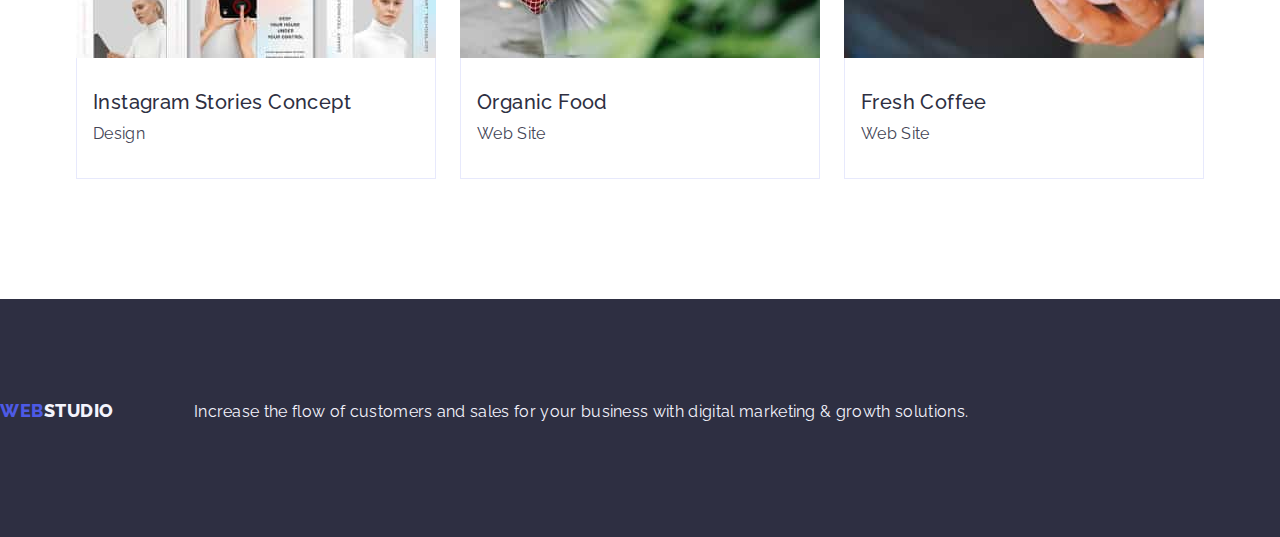
==== commit bfa833b4: "updates CSS" ====
--- a/portfolio.html
+++ b/portfolio.html
@@ -21,22 +21,16 @@
             <nav class="nav logo-box">
                 <a class="logo link" href="./index.html">Web<span class="studio-highlight">Studio</span>
                 </a>
-                <!-- <div class="menu-nav-box"> -->
                 <ul class="list menu-nav-box">
                     <li class="menu"><a class="link" href="./index.html">Studio</a></li>
                     <li class="menu"><a class="link" href="./portfolio.html">Portfolio</a></li>
                     <li class="menu"><a class="link" href="">Contacts</a></li>
-                </ul>
-                <!-- </div> -->
-                
-                    <!-- <div class="menu-nav-box"> -->   
+                </ul>  
             </nav>
             <address class="address">
                 <ul class="list menu-address-box">
-                    
-                        <li class="contact"><a class="link" href="mailto:info@devstudio.com">info@devstudio.com</a></li>
-                        <li class="contact"><a class="link" href="tel:+110001111111">+11 (000) 111-11-11</a></li>
-                    
+                    <li class="contact"><a class="link" href="mailto:info@devstudio.com">info@devstudio.com</a></li>
+                    <li class="contact"><a class="link" href="tel:+110001111111">+11 (000) 111-11-11</a></li>
                 </ul>
             </address>
         </div>  
@@ -57,7 +51,7 @@
                 <ul class="list buttons-link">
                     <li class="list-link-buttons">
                         <a class="image link image-link">
-                            <img src="./images/img_9.jpg" alt="bank app" width="360" height="300">
+                            <img class="img" src="./images/img_9.jpg" alt="bank app" width="360" height="300">
                             <div class="name-cat-app-box">
                                 <h2 class="header-list">Banking App Interface Concept</h2>
                                 <p class="paragraph">App</p>
@@ -66,7 +60,7 @@
                     </li>
                     <li class="list-link-buttons">
                         <a class="image link image-link">
-                            <img src="./images/img_10.jpg" alt="cashless payment mobilephone" width="360" height="300">
+                            <img class="img" src="./images/img_10.jpg" alt="cashless payment mobilephone" width="360" height="300">
                             <div class="name-cat-app-box">
                                 <h2 class="header-list">Cashless Payment</h2>
                                 <p class="paragraph">Marketing</p>
@@ -75,7 +69,7 @@
                     </li>
                     <li class="list-link-buttons">
                         <a class="image link image-link">
-                            <img src="./images/img_11.jpg" alt="laptop" width="360" height="300">
+                            <img class="img" src="./images/img_11.jpg" alt="laptop" width="360" height="300">
                             <div class="name-cat-app-box">
                                 <h2 class="header-list">Meditation App</h2>
                                 <p class="paragraph">App</p>
@@ -84,7 +78,7 @@
                     </li>
                     <li class="list-link-buttons">
                         <a class="image link image-link">
-                            <img src="./images/img_12.jpg" alt="driving car" width="360" height="300">
+                            <img class="img" src="./images/img_12.jpg" alt="driving car" width="360" height="300">
                             <div class="name-cat-app-box">
                                 <h2 class="header-list">Taxi Service</h2>
                                 <p class="paragraph">Marketing</p>
@@ -95,7 +89,7 @@
                     </li>
                     <li class="list-link-buttons">
                         <a class="image link image-link">
-                            <img src="./images/img_13.jpg" alt="screen design" width="360" height="300">
+                            <img class="img" src="./images/img_13.jpg" alt="screen design" width="360" height="300">
                             <div class="name-cat-app-box">
                                <h2 class="header-list">Screen Illustrations</h2>
                                 <p class="paragraph">Design</p>
@@ -104,7 +98,7 @@
                     </li>
                     <li class="list-link-buttons">
                         <a class="image link image-link">
-                            <img src="./images/img_14.jpg" alt="smiling woman wearing glasses" width="360" height="300">
+                            <img class="img" src="./images/img_14.jpg" alt="smiling woman wearing glasses" width="360" height="300">
                             <div class="name-cat-app-box">
                                 <h2 class="header-list">Online Courses</h2>
                                 <p class="paragraph">Marketing</p>
@@ -113,7 +107,7 @@
                     </li>
                     <li class="list-link-buttons">
                         <a class="image link image-link">
-                            <img src="./images/img_15.jpg" alt="screen design Concept" width="360" height="300">
+                            <img class="img" src="./images/img_15.jpg" alt="screen design Concept" width="360" height="300">
                             <div class="name-cat-app-box">
                                 <h2 class="header-list">Instagram Stories Concept</h2>
                                 <p class="paragraph">Design</p>
@@ -122,7 +116,7 @@
                     </li>
                     <li class="list-link-buttons">
                         <a class="image link image-link">
-                            <img src="./images/img_16.jpg" alt="food in the bag" width="360" height="300">
+                            <img class="img" src="./images/img_16.jpg" alt="food in the bag" width="360" height="300">
                             <div class="name-cat-app-box">
                                 <h2 class="header-list">Organic Food</h2>
                                 <p class="paragraph">Web Site</p>
@@ -131,7 +125,7 @@
                     </li>
                     <li class="list-link-buttons">
                         <a class="image link image-link">
-                            <img src="./images/img_17.jpg" alt="pouring coffee" width="360" height="300">
+                            <img class="img" src="./images/img_17.jpg" alt="pouring coffee" width="360" height="300">
                             <div class="name-cat-app-box">
                                 <h2 class="header-list">Fresh Coffee</h2>
                                 <p class="paragraph">Web Site</p>
--- a/css/styles.css
+++ b/css/styles.css
@@ -326,6 +326,7 @@
 .menu-nav-box {
     display: flex;
     gap: 40px;
+    padding: 24px 0;
 }
 /* Dla linku znajdującego się w pierwszym punkcie menu */
 .menu {
@@ -382,7 +383,7 @@
 }
 /* Dla pierwszego punktu listy w klasie ustawiony jest styl width: calc((100% - 72px) / 4); służący do określenia szerokości punktu listy (odejmujemy sumę odstępów między punktami od całkowitej szerokości ekranu i dzielimy to przez liczbę punktów listy) (można również użyć width calc((100% - 3 * 24px) / 4) lub flex-basis: calc((100% - 3 * 24px) / 4), lub flex-basis: calc((100% - 72px) / 4)) */
 .features-elements {
-    flex-basis: calc((100% - 72px) / 4);
+    flex-basis: calc((100% - 72px)/4);
 }
 /* nagłówek h3 np.Strategy */
 .highlight-element {
